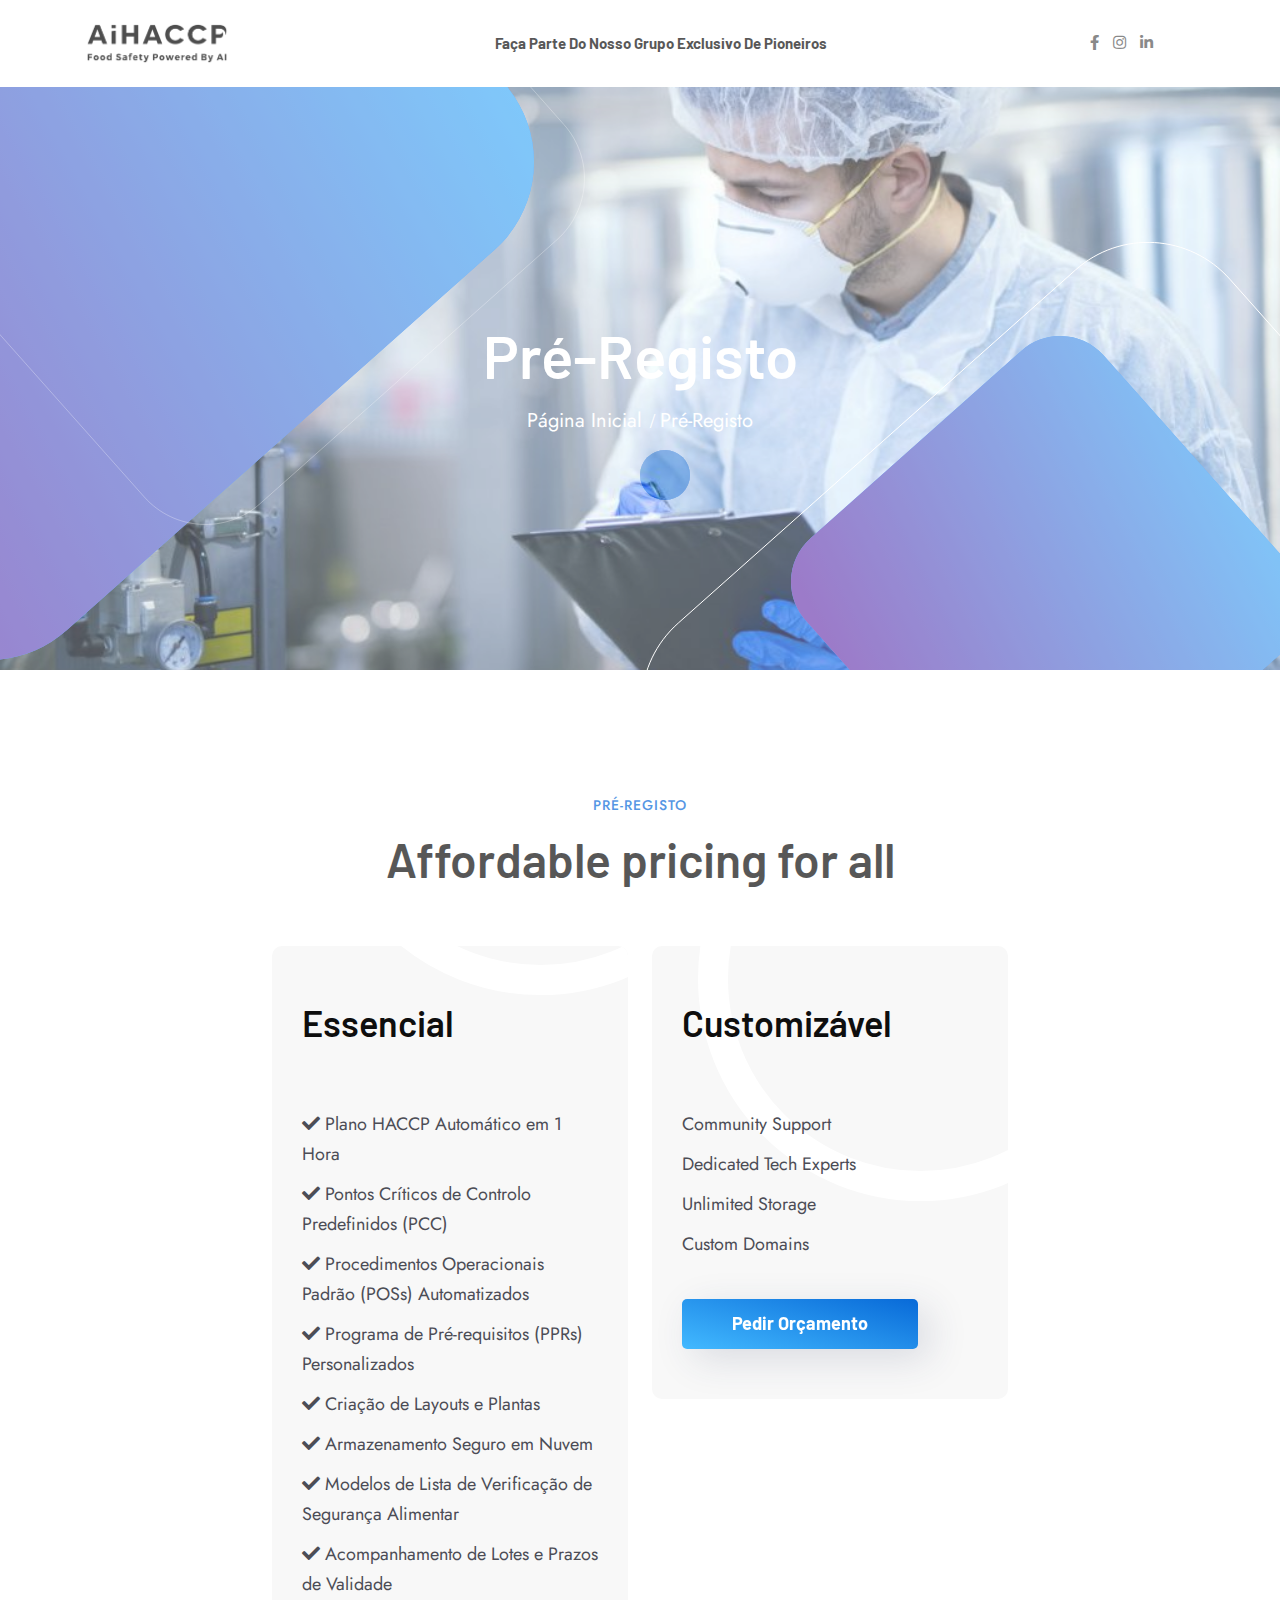
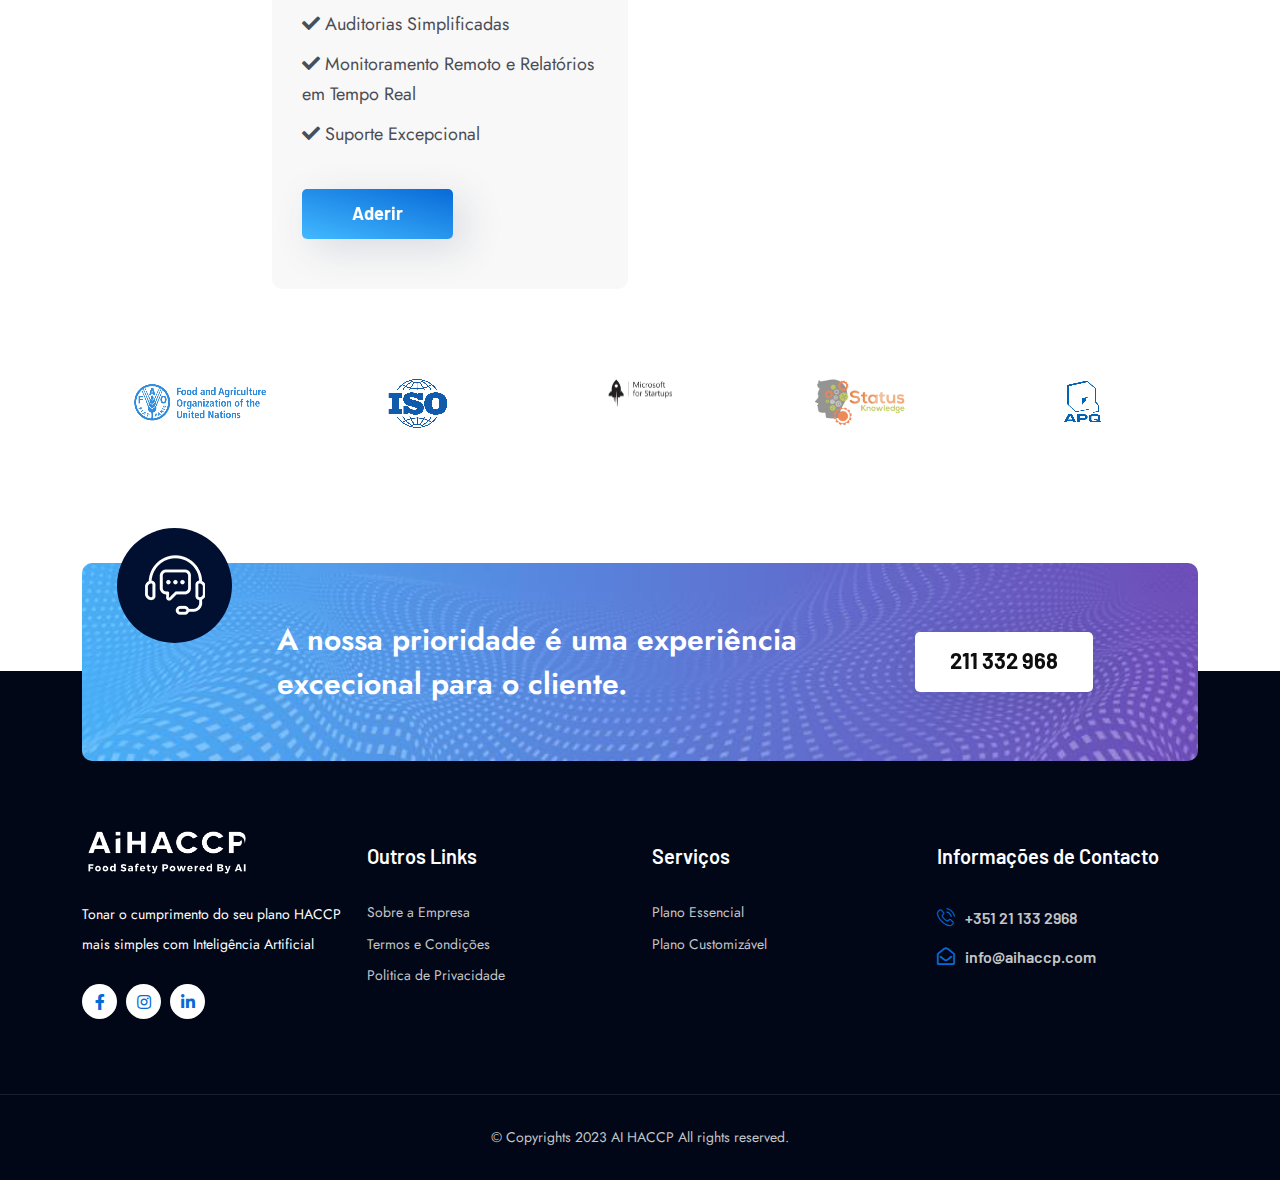
==== pricing.html @ 5131a178 "teste" ====
<!doctype html>
<html class="no-js" lang="en">

<head>
    <meta charset="utf-8">
    <meta http-equiv="x-ua-compatible" content="ie=edge">
    <title>AiHACCP | Pré-Registo</title>
    <meta name="robots" content=" follow" />
    <meta name="description" content="Registe-se entre os primeiros 100 e desfrute de uma promoção exclusiva com um desconto de 30%. Aproveite esta oportunidade limitada para poupar enquanto garantimos a sua satisfação.">
    <meta name="viewport" content="width=device-width, initial-scale=1, shrink-to-fit=no">
    <!-- Favicon -->
    <link rel="shortcut icon" type="image/x-icon" href="assets/images/mascote_aihaccp.png">

    <!-- CSS
	============================================ -->

    <!-- Icon Font CSS -->
    <link rel="stylesheet" href="assets/css/plugins/all.min.css">
    <link rel="stylesheet" href="assets/css/plugins/flaticon.css">

    <!-- Plugins CSS -->
    <link rel="stylesheet" href="assets/css/plugins/bootstrap.min.css">
    <link rel="stylesheet" href="assets/css/plugins/swiper-bundle.min.css">
    <link rel="stylesheet" href="assets/css/plugins/aos.css">
    <link rel="stylesheet" href="assets/css/plugins/magnific-popup.css">

    <!-- Main Style CSS -->
    <link rel="stylesheet" href="assets/css/style.css">


    <!--====== Use the minified version files listed below for better performance and remove the files listed above ======-->
    <!-- <link rel="stylesheet" href="assets/css/vendor/plugins.min.css">
    <link rel="stylesheet" href="assets/css/style.min.css"> -->

</head>

<script src="//code.tidio.co/dwpzhtjweghuoczhvi0w7syfo6orkxfa.js" async></script>
<body>

    <div class="main-wrapper">


        <!-- Preloader start -->
        <div id="preloader">
            <div class="preloader">
                <span></span>
                <span></span>
            </div>
        </div>
        <!-- Preloader End -->

        <!-- Header Start  -->
        <div id="header" class="section header-section header-section-05">

            <div class="container">

                <!-- Header Wrap Start  -->
                <div class="header-wrap">

                    <div class="header-logo">
                        <a href="index.html"><img src="assets/images/logotipoAihaccp.png" alt=""></a>
                    </div>

                    <div class="header-menu d-none d-lg-block">
                        <ul class="main-menu">
                            <li><a href="">Faça parte do nosso grupo exclusivo de pioneiros</a></li>
                        </ul>
                    </div>

                    <!-- Header Meta Start -->
                    <div class="header-meta">
                        <!-- Header Social Start -->
                        <div class="header-social">
                            <ul>
                                <li><a href="https://facebook.com/aihaccp" target="_blank"><i class="fab fa-facebook-f"></i></a></li>
                                <li><a href="https://www.instagram.com/aihaccp/" target="_blank"><i class="fab fa-instagram"></i></a></li>
                                <li><a href="https://www.linkedin.com/company/aihaccp/" target="_blank"><i class="fab fa-linkedin-in"></i></a></li>
                            </ul>
                        </div>
                        <!-- Header Social End -->
                        <!-- Header Cart Start 
                        <div class="header-cart dropdown">
                            <button class="cart-btn" data-bs-toggle="dropdown">
                                <i class="flaticon-shopping-cart"></i>
                                <span class="count">0</span>
                            </button>-->
                            <!-- Header Dropdown Cart Start 
                            <div class="dropdown-menu dropdown-cart">-->
                                <!-- Dropdown Cart Items Start 
                                <div class="cart-items">-->
                                    <!-- Single Cart Item Start 
                                    <div class="single-cart-item">
                                        <div class="item-image">
                                            <img src="assets/images/shop-cart-1.jpg" alt="cart">
                                        </div>
                                        <div class="item-content">
                                            <h4 class="title"><a href="#">Apple Iphone X</a></h4>
                                            <span class="quantity">2 x $59.99</span>
                                        </div>
                                        <button class="btn-close"></button>
                                    </div>-->
                                    <!-- Single Cart Item End -->
                                    <!-- Single Cart Item Start 
                                    <div class="single-cart-item">
                                        <div class="item-image">
                                            <img src="assets/images/shop-cart-2.jpg" alt="cart">
                                        </div>
                                        <div class="item-content">
                                            <h4 class="title"><a href="#">Sony Xperia Tablet</a></h4>
                                            <span class="quantity">2 x $59.99</span>
                                        </div>
                                        <button class="btn-close"></button>
                                    </div>-->
                                    <!-- Single Cart Item End -->
                                    <!-- Single Cart Item Start 
                                    <div class="single-cart-item">
                                        <div class="item-image">
                                            <img src="assets/images/shop-cart-3.jpg" alt="cart">
                                        </div>
                                        <div class="item-content">
                                            <h4 class="title"><a href="#">Camera Digital</a></h4>
                                            <span class="quantity">2 x $59.99</span>
                                        </div>
                                        <button class="btn-close"></button>
                                    </div>-->
                                    <!-- Single Cart Item End 
                                </div>-->
                                <!-- Dropdown Cart Items End -->
                                <!-- Dropdown Cart Total Start 
                                <div class="cart-total">
                                    <span class="label">Subtotal:</span>
                                    <span class="value">0</span>
                                </div>-->
                                <!-- Dropdown Cart Total End -->
                                <!-- Dropdown Cart Button Start 
                                <div class="cart-btns">
                                    <a class="btn" href="#">View Cart</a>
                                    <a class="btn btn-2" href="#">Checkout</a>
                                </div>-->
                                <!-- Dropdown Cart Button End
                            </div> -->
                            <!-- Header Dropdown Cart End 
                        </div>-->
                        <!-- Header Cart End -->
                        <!-- Header Search Start -->
                        <!--<div class="header-search">
                            <a class="search-btn" href="#"><i class="flaticon-loupe"></i></a>
                            <div class="search-wrap">
                                <div class="search-inner">
                                    <i id="search-close" class="flaticon-close search-close"></i>
                                    <div class="search-cell">
                                        <form action="#">
                                            <div class="search-field-holder">
                                                <input class="main-search-input" type="search" placeholder="Search Your Keyword...">
                                            </div>
                                        </form>
                                    </div>
                                </div>
                            </div>
                        </div>-->
                        <!-- Header Search End -->

                        <!-- Header Toggle Start -->
                        <div class="header-toggle d-lg-none">
                            <button data-bs-toggle="offcanvas" data-bs-target="#offcanvasExample">
                                <span></span>
                                <span></span>
                                <span></span>
                            </button>
                        </div>
                        <!-- Header Toggle End -->
                    </div>
                    <!-- Header Meta End  -->

                </div>
                <!-- Header Wrap End  -->

            </div>
        </div>
        <!-- Header End -->

        <!-- Offcanvas Start-->
        <div class="offcanvas offcanvas-start" id="offcanvasExample">
            <div class="offcanvas-header">
                <!-- Offcanvas Logo Start -->
                <div class="offcanvas-logo">
                    <a href="index.html"><img src="assets/images/logotipoAihaccp-branco.png" alt=""></a>
                </div>
                <!-- Offcanvas Logo End -->
                <button type="button" class="close-btn" data-bs-dismiss="offcanvas"><i class="flaticon-close"></i></button>
            </div>

            <!-- Offcanvas Body Start -->
            <div class="offcanvas-body">
                <div class="offcanvas-menu">
                    <ul class="main-menu">
                        <li><a href="">Faça parte do nosso grupo exclusivo de pioneiros</a></li>
                    </ul>
                </div>
            </div>
            <!-- Offcanvas Body End -->
        </div>
        <!-- Offcanvas End -->



        <!-- Page Banner Start -->
        <div class="section page-banner-section" style="background-image: url(assets/images/precos.jpg);">
            <div class="shape-1">
                <svg xmlns="http://www.w3.org/2000/svg" width="944px" height="894px">
                    <defs>
                        <linearGradient id="PSgrad_0" x1="88.295%" x2="0%" y1="0%" y2="46.947%">
                            <stop offset="0%" stop-color="rgb(67,186,255)" stop-opacity="1" />
                            <stop offset="100%" stop-color="rgb(113,65,177)" stop-opacity="1" />
                        </linearGradient>

                    </defs>
                    <path fill-rule="evenodd" fill="rgb(43, 142, 254)" d="M39.612,410.76 L467.344,29.824 C516.51,-13.476 590.638,-9.93 633.938,39.613 L914.192,317.344 C957.492,366.50 953.109,440.637 904.402,483.938 L476.671,864.191 C427.964,907.492 353.376,903.109 310.76,854.402 L29.823,576.670 C-13.477,527.963 -9.94,453.376 39.612,410.76 Z" />
                    <path fill="url(#PSgrad_0)" d="M39.612,410.76 L467.344,29.824 C516.51,-13.476 590.638,-9.93 633.938,39.613 L914.192,317.344 C957.492,366.50 953.109,440.637 904.402,483.938 L476.671,864.191 C427.964,907.492 353.376,903.109 310.76,854.402 L29.823,576.670 C-13.477,527.963 -9.94,453.376 39.612,410.76 Z" />
                </svg>
            </div>
            <div class="shape-2">
                <svg xmlns="http://www.w3.org/2000/svg" width="726.5px" height="726.5px">
                    <path fill-rule="evenodd" stroke="rgb(255, 255, 255)" stroke-width="1px" stroke-linecap="butt" stroke-linejoin="miter" opacity="0.302" fill="none" d="M28.14,285.269 L325.37,21.217 C358.860,-8.851 410.655,-5.808 440.723,28.14 L704.777,325.36 C734.846,358.859 731.802,410.654 697.979,440.722 L400.955,704.776 C367.132,734.844 315.338,731.802 285.269,697.978 L21.216,400.954 C-8.852,367.132 -5.808,315.337 28.14,285.269 Z" />
                </svg>
            </div>
            <div class="shape-3">
                <svg xmlns="http://www.w3.org/2000/svg" width="515px" height="515px">
                    <defs>
                        <linearGradient id="PSgrad_0" x1="0%" x2="89.879%" y1="0%" y2="43.837%">
                            <stop offset="0%" stop-color="rgb(67,186,255)" stop-opacity="1" />
                            <stop offset="100%" stop-color="rgb(113,65,177)" stop-opacity="1" />
                        </linearGradient>

                    </defs>
                    <path fill-rule="evenodd" fill="rgb(43, 142, 254)" d="M19.529,202.280 L230.531,14.698 C254.559,-6.661 291.353,-4.498 312.714,19.528 L500.295,230.531 C521.656,254.558 519.493,291.353 495.466,312.713 L284.463,500.295 C260.436,521.655 223.641,519.492 202.281,495.465 L14.699,284.462 C-6.660,260.435 -4.498,223.640 19.529,202.280 Z" />
                    <path fill="url(#PSgrad_0)" d="M19.529,202.280 L230.531,14.698 C254.559,-6.661 291.353,-4.498 312.714,19.528 L500.295,230.531 C521.656,254.558 519.493,291.353 495.466,312.713 L284.463,500.295 C260.436,521.655 223.641,519.492 202.281,495.465 L14.699,284.462 C-6.660,260.435 -4.498,223.640 19.529,202.280 Z" />
                </svg>
            </div>
            <div class="shape-4">
                <svg xmlns="http://www.w3.org/2000/svg" width="972.5px" height="970.5px">
                    <path fill-rule="evenodd" stroke="rgb(255, 255, 255)" stroke-width="1px" stroke-linecap="butt" stroke-linejoin="miter" fill="none" d="M38.245,381.102 L435.258,28.158 C480.467,-12.32 549.697,-7.964 589.888,37.244 L942.832,434.257 C983.23,479.466 978.955,548.697 933.746,588.888 L536.733,941.832 C491.524,982.23 422.293,977.955 382.103,932.745 L29.158,535.732 C-11.32,490.523 -6.963,421.293 38.245,381.102 Z" />
                </svg>
            </div>
            <div class="container">
                <div class="page-banner-wrap">
                    <div class="row">
                        <div class="col-lg-12">
                            <!-- Page Banner Content Start -->
                            <div class="page-banner text-center">
                                <h2 class="title">Pré-Registo</h2>
                                <ul class="breadcrumb justify-content-center">
                                    <li class="breadcrumb-item"><a href="/">Página Inicial</a></li>
                                    <li class="breadcrumb-item active" aria-current="page">Pré-Registo</li>
                                </ul>
                            </div>
                            <!-- Page Banner Content End -->
                        </div>
                    </div>
                </div>
            </div>
        </div>
        <!-- Page Banner End -->

        <!-- Pricing Start -->
        <div class="section techwix-pricing-section section-padding-02">
            <div class="container">
                <!-- Pricing Wrap Start -->
                <div class="pricing-wrap">
                    <div class="section-title text-center">
                        <h3 class="sub-title">Pré-Registo</h3>
                        <h2 class="title">Affordable pricing for all</h2>
                    </div>
                    <div class="pricing-content-wrap">
                        <div class="row">
                            <div class="col-lg-2"></div>
                            <div class="col-lg-4 col-md-6">
                                <!-- Single Pricing Start -->
                                <div class="single-pricing">
                                    <div class="pricing-badge">
                                        <span class="title">Essencial</span>
                                    </div>
                                   <!-- <div class="pricing-price">
                                        <span class="currency">€</span>
                                        <h3 class="price">120<span>/Mês</span></h3>
                                    </div>-->
                                    <div class="pricing-content">
                                        <ul class="pricing-list">
                                            <li><i class="fa fa-check" aria-hidden="true"></i> Plano HACCP Automático em 1 Hora</li>
                                            <li><i class="fa fa-check" aria-hidden="true"></i> Pontos Críticos de Controlo Predefinidos (PCC)</li>
                                            <li><i class="fa fa-check" aria-hidden="true"></i> Procedimentos Operacionais Padrão (POSs) Automatizados</li>
                                            <li><i class="fa fa-check" aria-hidden="true"></i> Programa de Pré-requisitos (PPRs) Personalizados</li>
                                            <li><i class="fa fa-check" aria-hidden="true"></i> Criação de Layouts e Plantas</li>
                                            <li><i class="fa fa-check" aria-hidden="true"></i> Armazenamento Seguro em Nuvem</li>
                                            <li><i class="fa fa-check" aria-hidden="true"></i> Modelos de Lista de Verificação de Segurança Alimentar</li>
                                            <li><i class="fa fa-check" aria-hidden="true"></i> Acompanhamento de Lotes e Prazos de Validade</li>
                                            <li><i class="fa fa-check" aria-hidden="true"></i> Auditorias Simplificadas</li>
                                            <li><i class="fa fa-check" aria-hidden="true"></i> Monitoramento Remoto e Relatórios em Tempo Real</li>
                                            <li><i class="fa fa-check" aria-hidden="true"></i> Suporte Excepcional</li>
                                        </ul>
                                        <div class="pricing-btn">
                                            <a class="btn" href="/">Aderir</a>
                                        </div>
                                    </div>
                                </div>
                                <!-- Single Pricing End -->
                            </div>
                            
                            <div class="col-lg-4 col-md-6">
                                <!-- Single Pricing Start -->
                                <div class="single-pricing">
                                    <div class="pricing-badge">
                                        <span class="title">Customizável</span>
                                    </div>
                                    <!--<div class="pricing-price">
                                        <span class="currency">Sob Orçamento</span>
                                        <h3 class="price"></h3>
                                    </div>-->
                                    <div class="pricing-content">
                                        <ul class="pricing-list">
                                            <li>Community Support</li>
                                            <li>Dedicated Tech Experts</li>
                                            <li>Unlimited Storage</li>
                                            <li>Custom Domains</li>
                                        </ul>
                                        <div class="pricing-btn">
                                            <a class="btn" href="/">Pedir Orçamento</a>
                                        </div>
                                    </div>
                                </div>
                                <!-- Single Pricing End -->
                                <div class="col-lg-2 "></div>
                            </div>
                        </div>
                    </div>
                </div>
                <!-- Pricing Wrap End -->
            </div>
        </div>
        <!-- Pricing End -->

        <!-- Brand Logo Start -->
        <div class="section techwix-brand-section techwix-brand-section-03">
            <div class="container">
                <!-- Brand Wrapper Start -->
                <div class="brand-wrapper text-center">

                    <!-- Brand Active Start -->
                    <div class="brand-active">
                        <div class="swiper-container">
                            <div class="swiper-wrapper">
                                <!-- Single Brand Start -->
                                <div class="swiper-slide single-brand">
                                    <img src="assets/images/brand/brand-1.png" alt="Brand">
                                </div>
                                <!-- Single Brand End -->
                                <!-- Single Brand Start -->
                                <div class="swiper-slide single-brand">
                                    <img src="assets/images/brand/brand-2.png" alt="Brand">
                                </div>
                                <div class="swiper-slide single-brand">
                                    <img style="width:4rem !important"  src="assets/images/brand/miracl-blog-microsoft-for-startups.png" alt="Brand">
                                </div>
                                <!-- Single Brand End -->
                                <!-- Single Brand Start -->
                                <div class="swiper-slide single-brand">
                                    <img src="assets/images/brand/brand-3.png" alt="Brand">
                                </div>
                                <!-- Single Brand End -->
                                <!-- Single Brand Start -->
                                <div class="swiper-slide single-brand">
                                    <img src="assets/images/brand/brand-4.png" alt="Brand">
                                </div>
                                <!-- Single Brand End -->
                                <!-- Single Brand Start --> 
                                <div class="swiper-slide single-brand">
                                    <img style="width:4rem !important"  src="assets/images/brand/asae-autoridade-de-seguranca-alimentar-e-econ-vector-logo.svg" alt="Brand">
                                </div>
                                <!-- Single Brand End -->
                                <!-- Single Brand Start -->
                                <div class="swiper-slide single-brand">
                                    <img src="assets/images/brand/brand-2.png" alt="Brand">
                                </div>
                                <!-- Single Brand End -->
                            </div>
                        </div>
                    </div>
                    <!-- Brand Active End -->
                </div>
                <!-- Brand Wrapper End -->
            </div>
        </div>
        <!-- Brand Logo End -->

        <!-- Cta Start -->
        <div class="section techwix-cta-section-02 section-padding-02">
            <div class="container">
                <!-- Cta Wrap Start -->
                <div class="cta-wrap" style="background-image: url(assets/images/bg/cta-bg.jpg);">
                    <div class="row align-items-center">
                        <div class="col-xl-9 col-lg-8">
                            <!-- Cta Content Start -->
                            <div class="cta-content">
                                <div class="cta-icon">
                                    <img src="assets/images/cta-icon2.png" alt="">
                                </div>
                                <p>A nossa prioridade é uma experiência excecional para o cliente.</p>
                            </div>
                            <!-- Cta Content End -->
                        </div>
                        <div class="col-xl-3 col-lg-4">
                            <!-- Cta Button Start -->
                            <div class="cta-btn">
                                <a class="btn btn-white" href="tel:+351211332968">211 332 968</a>
                            </div>
                            <!-- Cta Button End -->
                        </div>
                    </div>
                </div>
                <!-- Cta Wrap End -->
            </div>
        </div>
        <!-- Cta End -->


         <!-- Footer Section Start -->
        <div class="section footer-section footer-section-03" style="background-image: url(assets/images/bg/footer-bg.jpg);">

            <div class="container">
                <!-- Footer Widget Wrap Start -->
                <div class="footer-widget-wrap">
                    <div class="row">
                        <div class="col-lg-3 col-sm-6">
                            <!-- Footer Widget Start -->
                            <div class="footer-widget-about">
                                <a class="footer-logo" href="index.html"><img src="assets/images/logotipoAihaccp-branco.png" alt="Logo"></a>
                                <p>Tonar o cumprimento do seu plano HACCP mais simples com Inteligência Artificial</p>
                                <div class="footer-social">
                                    <ul class="social">
                                        <li><a href="https://facebook.com/aihaccp" target="_blank"><i class="fab fa-facebook-f"></i></a></li>
                                        <li><a href="https://www.instagram.com/aihaccp/" target="_blank"><i class="fab fa-instagram"></i></a></li>
                                        <li><a href="https://www.linkedin.com/company/aihaccp/" target="_blank"><i class="fab fa-linkedin-in"></i></a></li>
                                    </ul>
                                </div>
                            </div>
                            <!-- Footer Widget End -->
                        </div>
                        <div class="col-lg-3 col-sm-6">
                            <!-- Footer Widget Start -->
                            <div class="footer-widget">
                                <h4 class="footer-widget-title">Outros Links</h4>

                                <div class="widget-link">
                                    <ul class="link">
                                        <li><a href="#">Sobre a Empresa</a></li>
                                        <li><a href="#">Termos e Condições</a></li>
                                        <li><a href="#">Politica de Privacidade</a></li>
                                    </ul>
                                </div>
                            </div>
                            <!-- Footer Widget End -->
                        </div>
                        <div class="col-lg-3 col-sm-6">
                            <!-- Footer Widget Start -->
                            <div class="footer-widget">
                                <h4 class="footer-widget-title">Serviços</h4>

                                <div class="widget-link">
                                    <ul class="link">
                                        <li><a href="/pricing.html">Plano Essencial</a></li>
                                        <li><a href="/pricing.html">Plano Customizável</a></li>
                                    </ul>
                                </div>
                            </div>
                            <!-- Footer Widget End -->
                        </div>
                        <div class="col-lg-3 col-sm-6">
                            <!-- Footer Widget Start -->
                            <div class="footer-widget">
                                <h4 class="footer-widget-title">Informações de Contacto</h4>

                                <div class="widget-info">
                                    <ul>
                                        <li>
                                            <div class="info-icon">
                                                <i class="flaticon-phone-call"></i>
                                            </div>
                                            <div class="info-text">
                                                <span><a href="tel:+351211332968">+351 21 133 2968</a></span>
                                            </div>
                                        </li>
                                        <li>
                                            <div class="info-icon">
                                                <i class="far fa-envelope-open"></i>
                                            </div>
                                            <div class="info-text">
                                                <span><a href="mailto:info@aihaccp.com">info@aihaccp.com</a></span>
                                            </div>
                                        </li>
                                        <!--<li>
                                            <div class="info-icon">
                                                <i class="flaticon-pin"></i>
                                            </div>
                                            <div class="info-text">
                                                <span>60 East 65th Street, NY</span>
                                            </div>
                                        </li>-->
                                    </ul>
                                </div>
                            </div>
                            <!-- Footer Widget End -->
                        </div>
                    </div>
                </div>
                <!-- Footer Widget Wrap End -->
            </div>

            <!-- Footer Copyright Start -->
            <div class="footer-copyright-area">
                <div class="container">
                    <div class="footer-copyright-wrap">
                        <div class="row align-items-center">
                            <div class="col-lg-12">
                                <!-- Footer Copyright Text Start -->
                                <div class="copyright-text text-center">
                                    <p>© Copyrights 2023 AI HACCP All rights reserved. </p>
                                </div>
                                <!-- Footer Copyright Text End -->
                            </div>
                        </div>
                    </div>
                </div>
            </div>
            <!-- Footer Copyright End -->
        </div>
        <!-- Footer Section End -->

        <!-- back to top start -->
        <div class="progress-wrap">
            <svg class="progress-circle svg-content" width="100%" height="100%" viewBox="-1 -1 102 102">
                <path d="M50,1 a49,49 0 0,1 0,98 a49,49 0 0,1 0,-98" />
            </svg>
        </div>
        <!-- back to top end -->

    </div>

    <!-- JS
    ============================================ -->
    <script src="assets/js/vendor/jquery-1.12.4.min.js"></script>
    <script src="assets/js/vendor/modernizr-3.11.2.min.js"></script>

    <!-- Bootstrap JS -->
    <script src="assets/js/plugins/popper.min.js"></script>
    <script src="assets/js/plugins/bootstrap.min.js"></script>

    <!-- Plugins JS -->
    <script src="assets/js/plugins/swiper-bundle.min.js"></script>
    <script src="assets/js/plugins/aos.js"></script>
    <script src="assets/js/plugins/waypoints.min.js"></script>
    <script src="assets/js/plugins/back-to-top.js"></script>
    <script src="assets/js/plugins/jquery.counterup.min.js"></script>
    <script src="assets/js/plugins/appear.min.js"></script>
    <script src="assets/js/plugins/jquery.magnific-popup.min.js"></script>


    <!--====== Use the minified version files listed below for better performance and remove the files listed above ======-->


    <!-- Main JS -->
    <script src="assets/js/main.js"></script>

</body>

</html>
---- assets/css/plugins/flaticon.css ----
@font-face {
    font-family: "flaticon";
    src: url("../../fonts/flaticon.ttf?9da6da3c6ae6f38ca4698081ef934ea0") format("truetype"),
url("../../fonts/flaticon.woff?9da6da3c6ae6f38ca4698081ef934ea0") format("woff"),
url("../../fonts/flaticon.woff2?9da6da3c6ae6f38ca4698081ef934ea0") format("woff2"),
url("../../fonts/flaticon.eot?9da6da3c6ae6f38ca4698081ef934ea0#iefix") format("embedded-opentype"),
url("../../fonts/flaticon.svg?9da6da3c6ae6f38ca4698081ef934ea0#flaticon") format("svg");
}


i[class^="flaticon-"]:before, i[class*=" flaticon-"]:before {
    font-family: flaticon !important;
    font-style: normal;
    font-weight: normal !important;
    font-variant: normal;
    text-transform: none;
    line-height: 1;
    -webkit-font-smoothing: antialiased;
    -moz-osx-font-smoothing: grayscale;
}


.flaticon-like:before { content: "\f100"; }
.flaticon-menu:before { content: "\f101"; }
.flaticon-loupe:before { content: "\f102"; }
.flaticon-shopping-basket:before { content: "\f103"; }
.flaticon-location-pin:before { content: "\f104"; }
.flaticon-send:before { content: "\f105"; }
.flaticon-right-arrow:before { content: "\f106"; }
.flaticon-left-arrow:before { content: "\f107"; }
.flaticon-left-arrow-1:before { content: "\f108"; }
.flaticon-right-arrow-1:before { content: "\f109"; }
.flaticon-youtube:before { content: "\f10a"; }
.flaticon-vegetable:before { content: "\f10b"; }
.flaticon-water-bottle:before { content: "\f10c"; }
.flaticon-healthcare:before { content: "\f10d"; }
.flaticon-mortarboard:before { content: "\f10e"; }
.flaticon-atoms:before { content: "\f10f"; }
.flaticon-maternity:before { content: "\f110"; }
.flaticon-plus:before { content: "\f111"; }
.flaticon-supermarket-gift:before { content: "\f112"; }
.flaticon-gift:before { content: "\f113"; }
.flaticon-play:before { content: "\f114"; }
.flaticon-right-quote:before { content: "\f115"; }
.flaticon-user:before { content: "\f116"; }
.flaticon-user-1:before { content: "\f117"; }
.flaticon-set-square:before { content: "\f118"; }
.flaticon-bell:before { content: "\f119"; }
.flaticon-book:before { content: "\f11a"; }
.flaticon-dollar-currency-symbol:before { content: "\f11b"; }
.flaticon-right-arrow-2:before { content: "\f11c"; }
.flaticon-wall-clock:before { content: "\f11d"; }
.flaticon-folder:before { content: "\f11e"; }
.flaticon-email:before { content: "\f11f"; }
.flaticon-startup:before { content: "\f120"; }
.flaticon-diamond:before { content: "\f121"; }
.flaticon-gift-1:before { content: "\f122"; }
.flaticon-call:before { content: "\f123"; }
.flaticon-shopping-bag:before { content: "\f124"; }
.flaticon-idea:before { content: "\f125"; }
.flaticon-idea-1:before { content: "\f126"; }
.flaticon-target:before { content: "\f127"; }
.flaticon-bar-chart:before { content: "\f128"; }
.flaticon-fitness:before { content: "\f129"; }
.flaticon-healthy-food:before { content: "\f12a"; }
.flaticon-dumbbell:before { content: "\f12b"; }
.flaticon-play-button:before { content: "\f12c"; }
.flaticon-plus-1:before { content: "\f12d"; }
.flaticon-add:before { content: "\f12e"; }
.flaticon-left-quote:before { content: "\f12f"; }
.flaticon-right-quote-1:before { content: "\f130"; }
.flaticon-checked:before { content: "\f131"; }
.flaticon-check:before { content: "\f132"; }
.flaticon-tick:before { content: "\f133"; }
.flaticon-like-1:before { content: "\f134"; }
.flaticon-like-2:before { content: "\f135"; }
.flaticon-heart:before { content: "\f136"; }
.flaticon-quote-left:before { content: "\f137"; }
.flaticon-link:before { content: "\f138"; }
.flaticon-worldwide:before { content: "\f139"; }
.flaticon-edit:before { content: "\f13a"; }
.flaticon-star:before { content: "\f13b"; }
.flaticon-star-1:before { content: "\f13c"; }
.flaticon-copy:before { content: "\f13d"; }
.flaticon-book-1:before { content: "\f13e"; }
.flaticon-settings:before { content: "\f13f"; }
.flaticon-calendar:before { content: "\f140"; }
.flaticon-price-tag:before { content: "\f141"; }
.flaticon-edit-file:before { content: "\f142"; }
.flaticon-bell-1:before { content: "\f143"; }
.flaticon-padlock:before { content: "\f144"; }
.flaticon-house:before { content: "\f145"; }
.flaticon-chat:before { content: "\f146"; }
.flaticon-attachment:before { content: "\f147"; }
.flaticon-upload:before { content: "\f148"; }
.flaticon-file:before { content: "\f149"; }
.flaticon-shield:before { content: "\f14a"; }
.flaticon-share:before { content: "\f14b"; }
.flaticon-black-circle:before { content: "\f14c"; }
.flaticon-close:before { content: "\f14d"; }
.flaticon-close-1:before { content: "\f14e"; }
.flaticon-credit-card:before { content: "\f14f"; }
.flaticon-phone-call:before { content: "\f150"; }
.flaticon-pin:before { content: "\f151"; }
.flaticon-shopping-cart:before { content: "\f152"; }
.flaticon-shopping-cart-1:before { content: "\f153"; }
.flaticon-right-arrow-3:before { content: "\f154"; }
.flaticon-left-arrow-2:before { content: "\f155"; }
.flaticon-user-2:before { content: "\f156"; }
.flaticon-avatar:before { content: "\f157"; }
.flaticon-straight-quotes:before { content: "\f158"; }
.flaticon-heart-1:before { content: "\f159"; }
.flaticon-settings-1:before { content: "\f15a"; }
.flaticon-profits:before { content: "\f15b"; }
.flaticon-graph:before { content: "\f15c"; }
.flaticon-graph-1:before { content: "\f15d"; }
.flaticon-graph-2:before { content: "\f15e"; }
.flaticon-graphics-scale:before { content: "\f15f"; }
.flaticon-bar-chart-1:before { content: "\f160"; }
.flaticon-update:before { content: "\f161"; }
.flaticon-unlock:before { content: "\f162"; }
.flaticon-padlock-1:before { content: "\f163"; }
.flaticon-question:before { content: "\f164"; }
.flaticon-help:before { content: "\f165"; }
.flaticon-task:before { content: "\f166"; }
.flaticon-copy-file:before { content: "\f167"; }
.flaticon-google-docs:before { content: "\f168"; }
.flaticon-english-language:before { content: "\f169"; }
.flaticon-translate:before { content: "\f16a"; }
.flaticon-upload-1:before { content: "\f16b"; }
.flaticon-download:before { content: "\f16c"; }
.flaticon-back:before { content: "\f16d"; }
.flaticon-next:before { content: "\f16e"; }
.flaticon-delete:before { content: "\f16f"; }
.flaticon-horizontal-line-remove-button:before { content: "\f170"; }
.flaticon-online-learning:before { content: "\f171"; }
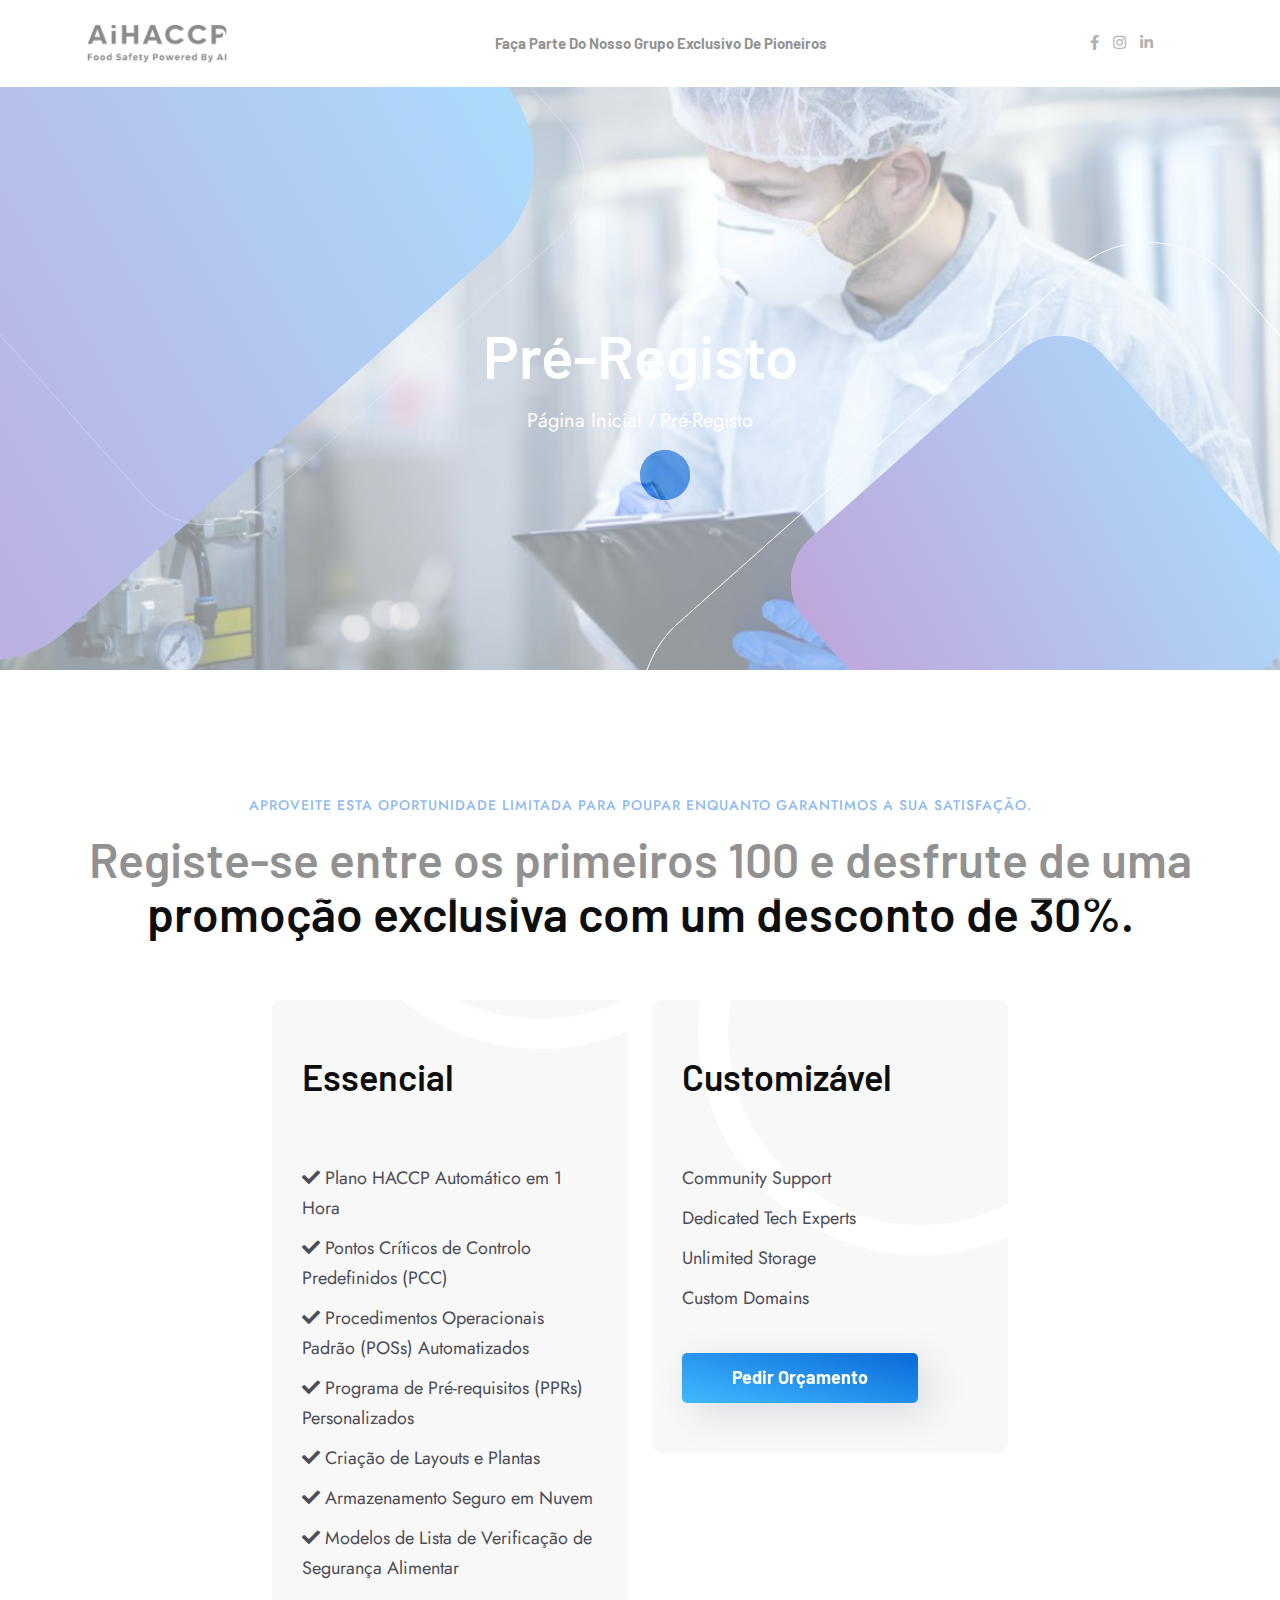
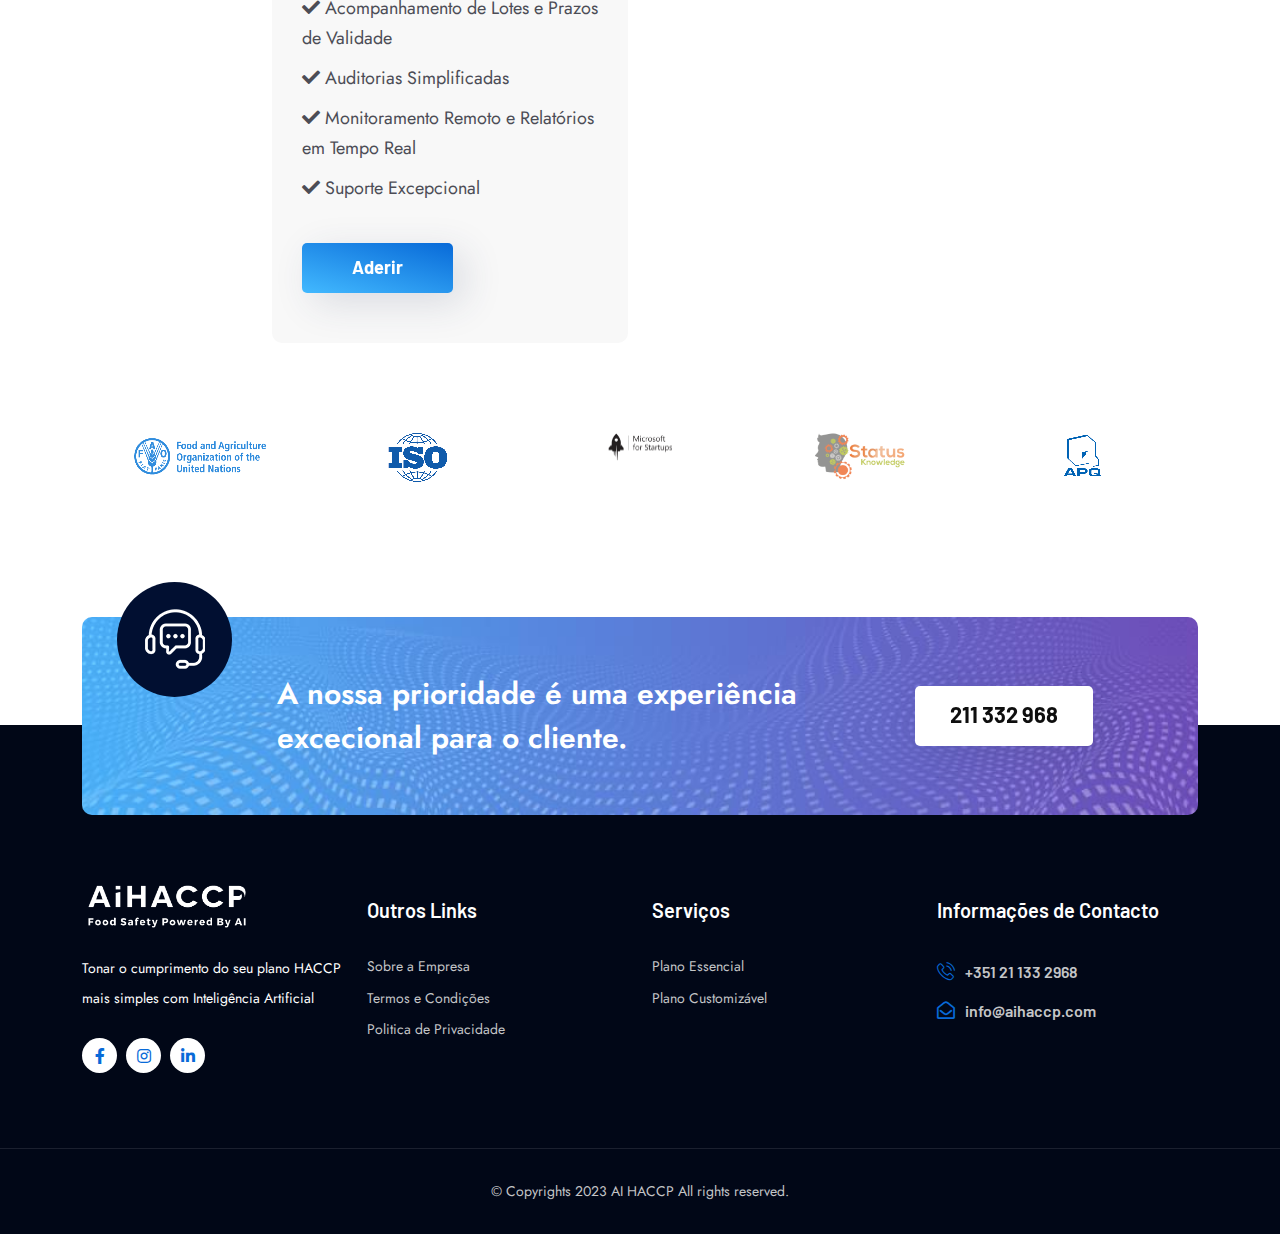
==== commit afa3ebb8: "teste" ====
--- a/pricing.html
+++ b/pricing.html
@@ -268,8 +268,8 @@
                 <!-- Pricing Wrap Start -->
                 <div class="pricing-wrap">
                     <div class="section-title text-center">
-                        <h3 class="sub-title">Pré-Registo</h3>
-                        <h2 class="title">Affordable pricing for all</h2>
+                        <h3 class="sub-title"> Aproveite esta oportunidade limitada para poupar enquanto garantimos a sua satisfação.</h3>
+                        <h2 class="title">Registe-se entre os primeiros 100 e desfrute de uma promoção exclusiva com um desconto de 30%.</h2>
                     </div>
                     <div class="pricing-content-wrap">
                         <div class="row">
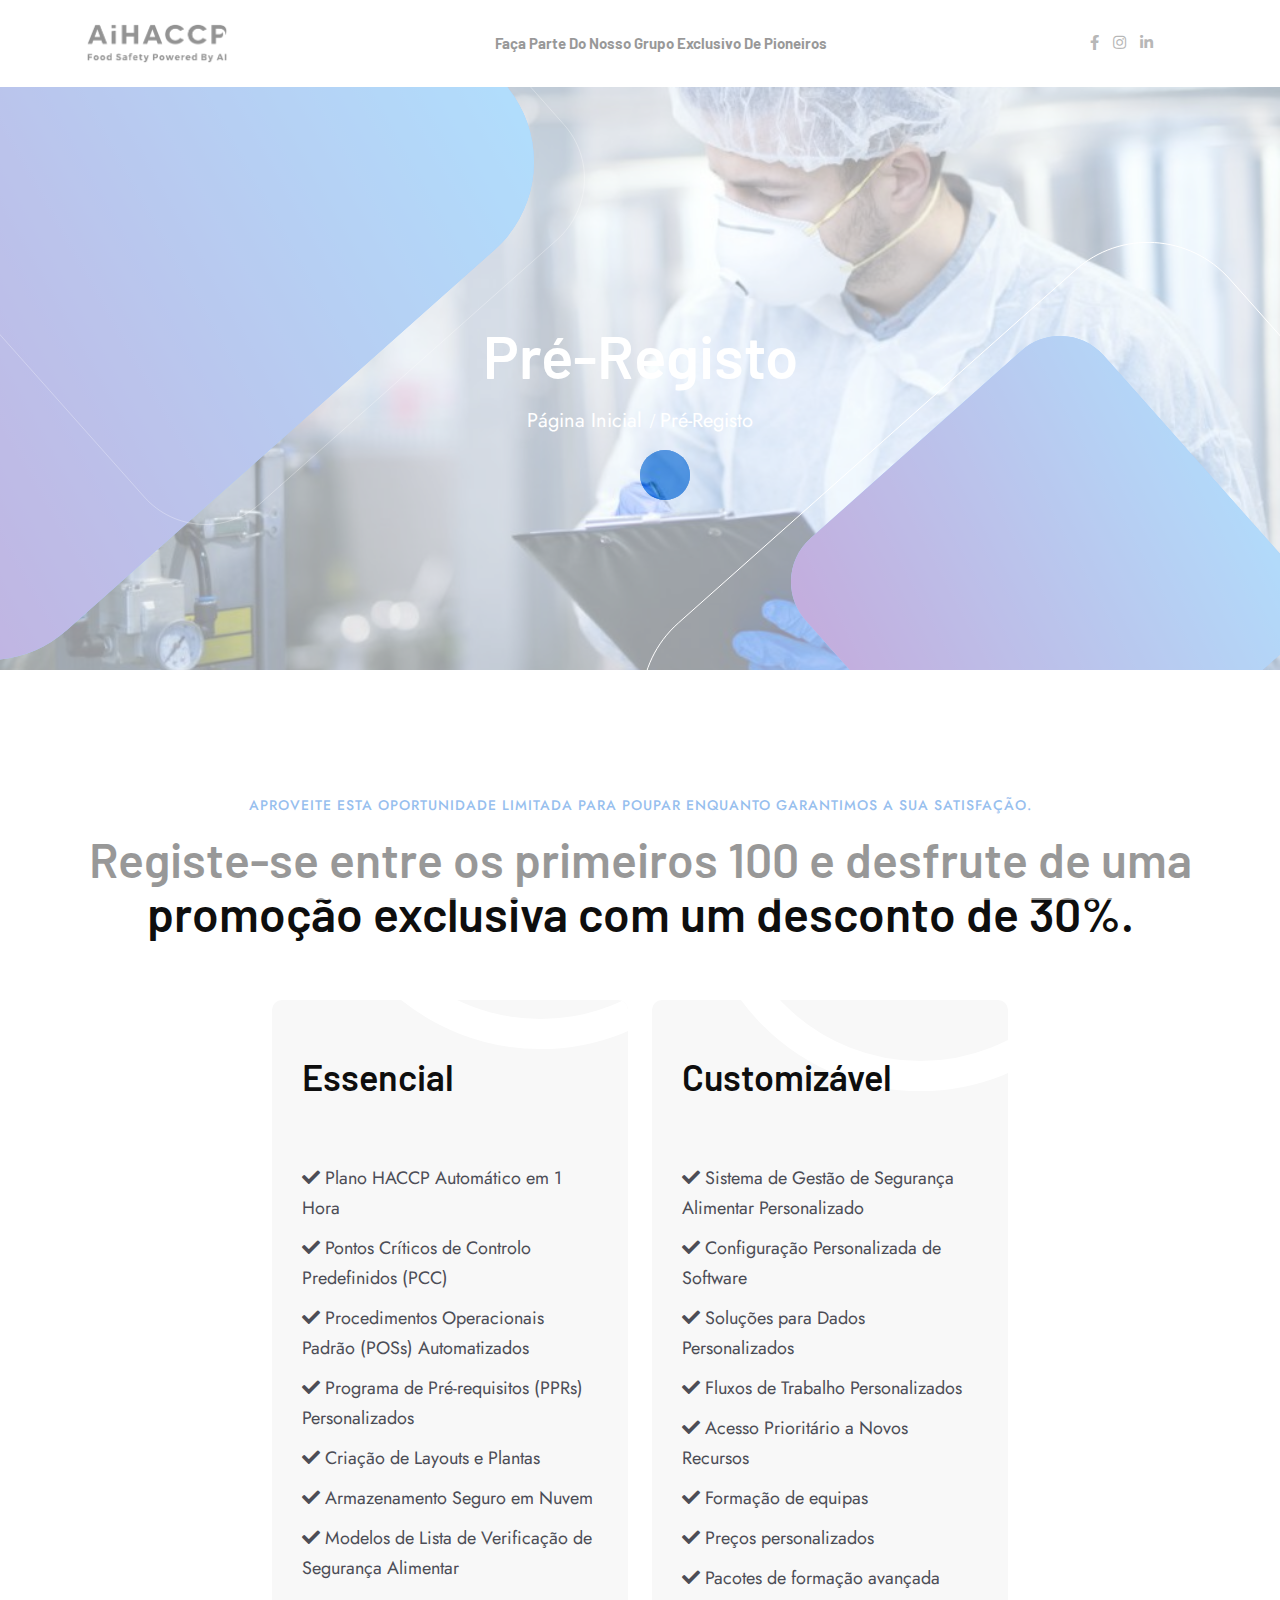
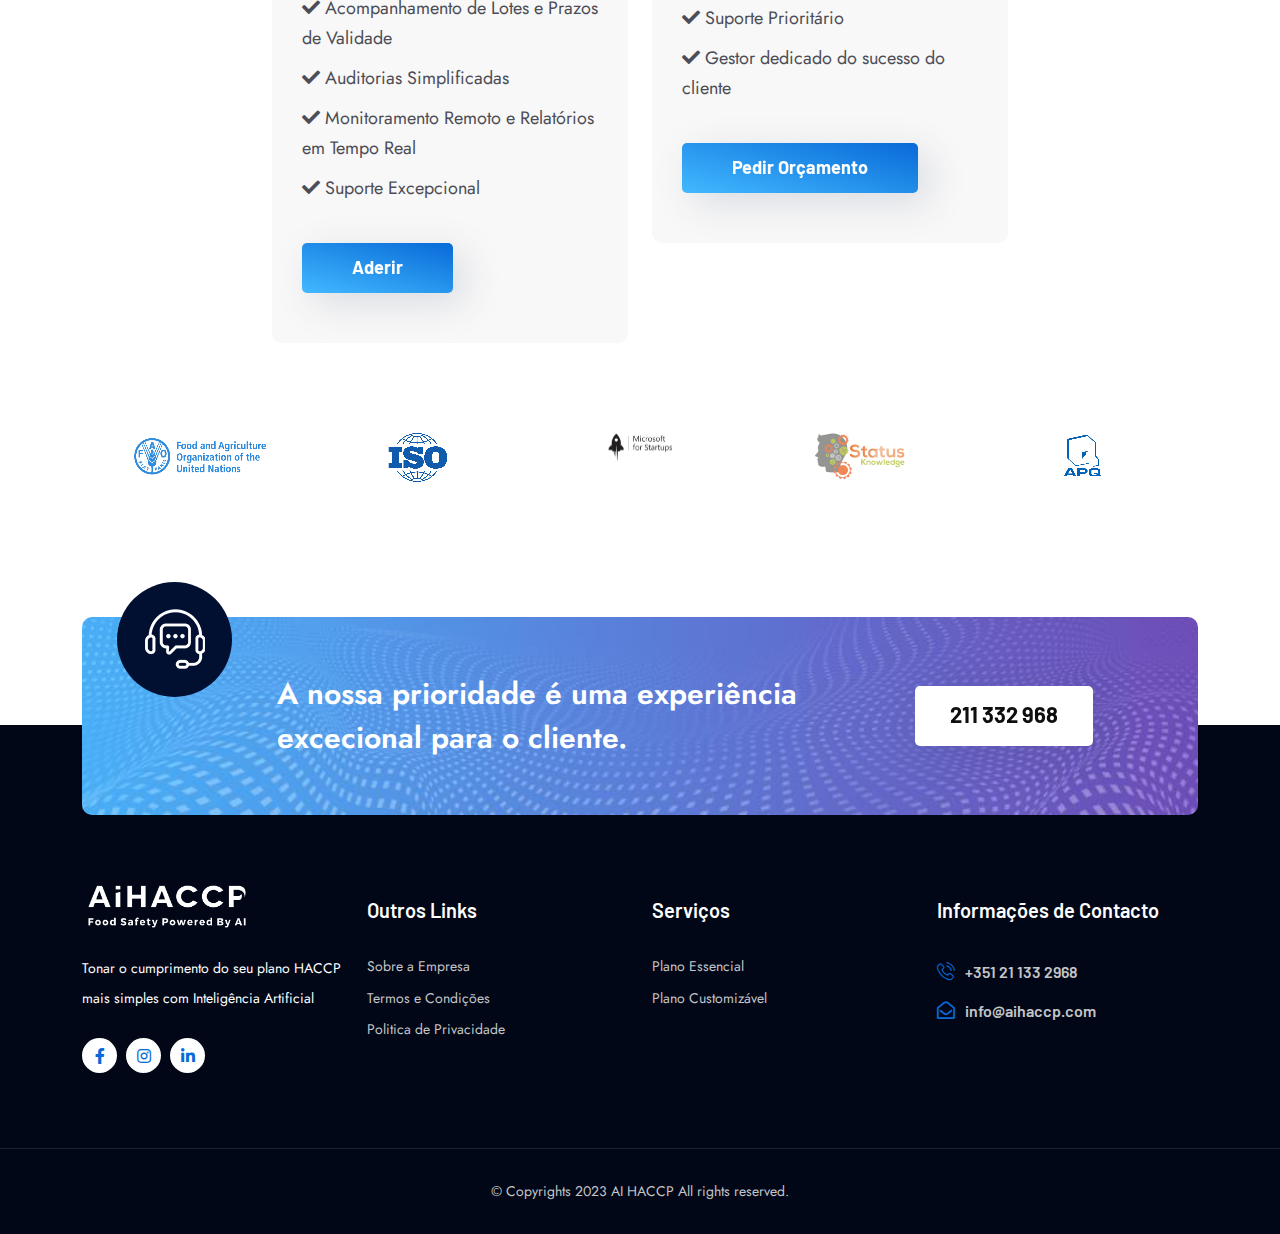
==== commit 175f13f4: "hg" ====
--- a/pricing.html
+++ b/pricing.html
@@ -318,10 +318,16 @@
                                     </div>-->
                                     <div class="pricing-content">
                                         <ul class="pricing-list">
-                                            <li>Community Support</li>
-                                            <li>Dedicated Tech Experts</li>
-                                            <li>Unlimited Storage</li>
-                                            <li>Custom Domains</li>
+                                            <li><i class="fa fa-check" aria-hidden="true"></i> Sistema de Gestão de Segurança Alimentar Personalizado</li>
+                                            <li><i class="fa fa-check" aria-hidden="true"></i> Configuração Personalizada de Software</li>
+                                            <li><i class="fa fa-check" aria-hidden="true"></i> Soluções para Dados Personalizados</li>
+                                            <li><i class="fa fa-check" aria-hidden="true"></i> Fluxos de Trabalho Personalizados</li>
+                                            <li><i class="fa fa-check" aria-hidden="true"></i> Acesso Prioritário a Novos Recursos</li>
+                                            <li><i class="fa fa-check" aria-hidden="true"></i> Formação de equipas</li>
+                                            <li><i class="fa fa-check" aria-hidden="true"></i> Preços personalizados</li>
+                                            <li><i class="fa fa-check" aria-hidden="true"></i> Pacotes de formação avançada</li>
+                                            <li><i class="fa fa-check" aria-hidden="true"></i> Suporte Prioritário</li>
+                                            <li><i class="fa fa-check" aria-hidden="true"></i> Gestor dedicado do sucesso do cliente</li>
                                         </ul>
                                         <div class="pricing-btn">
                                             <a class="btn" href="/">Pedir Orçamento</a>
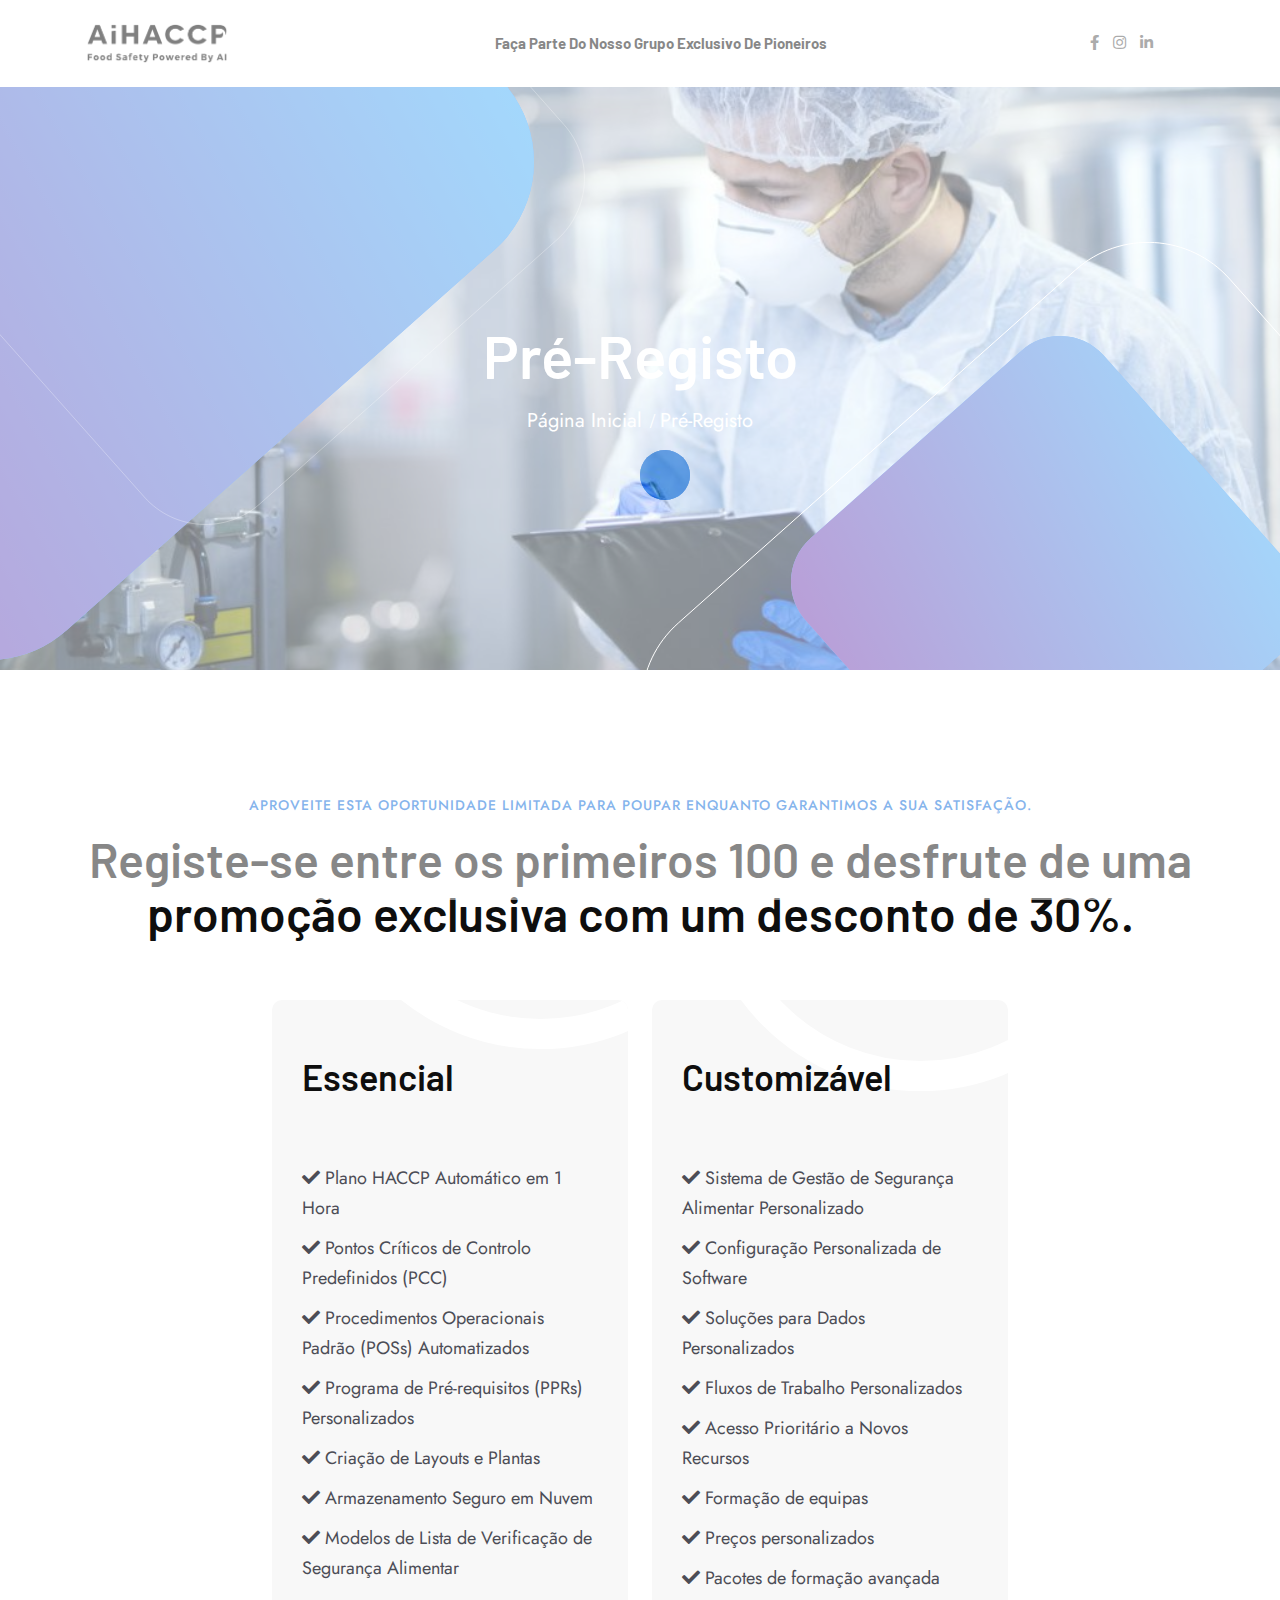
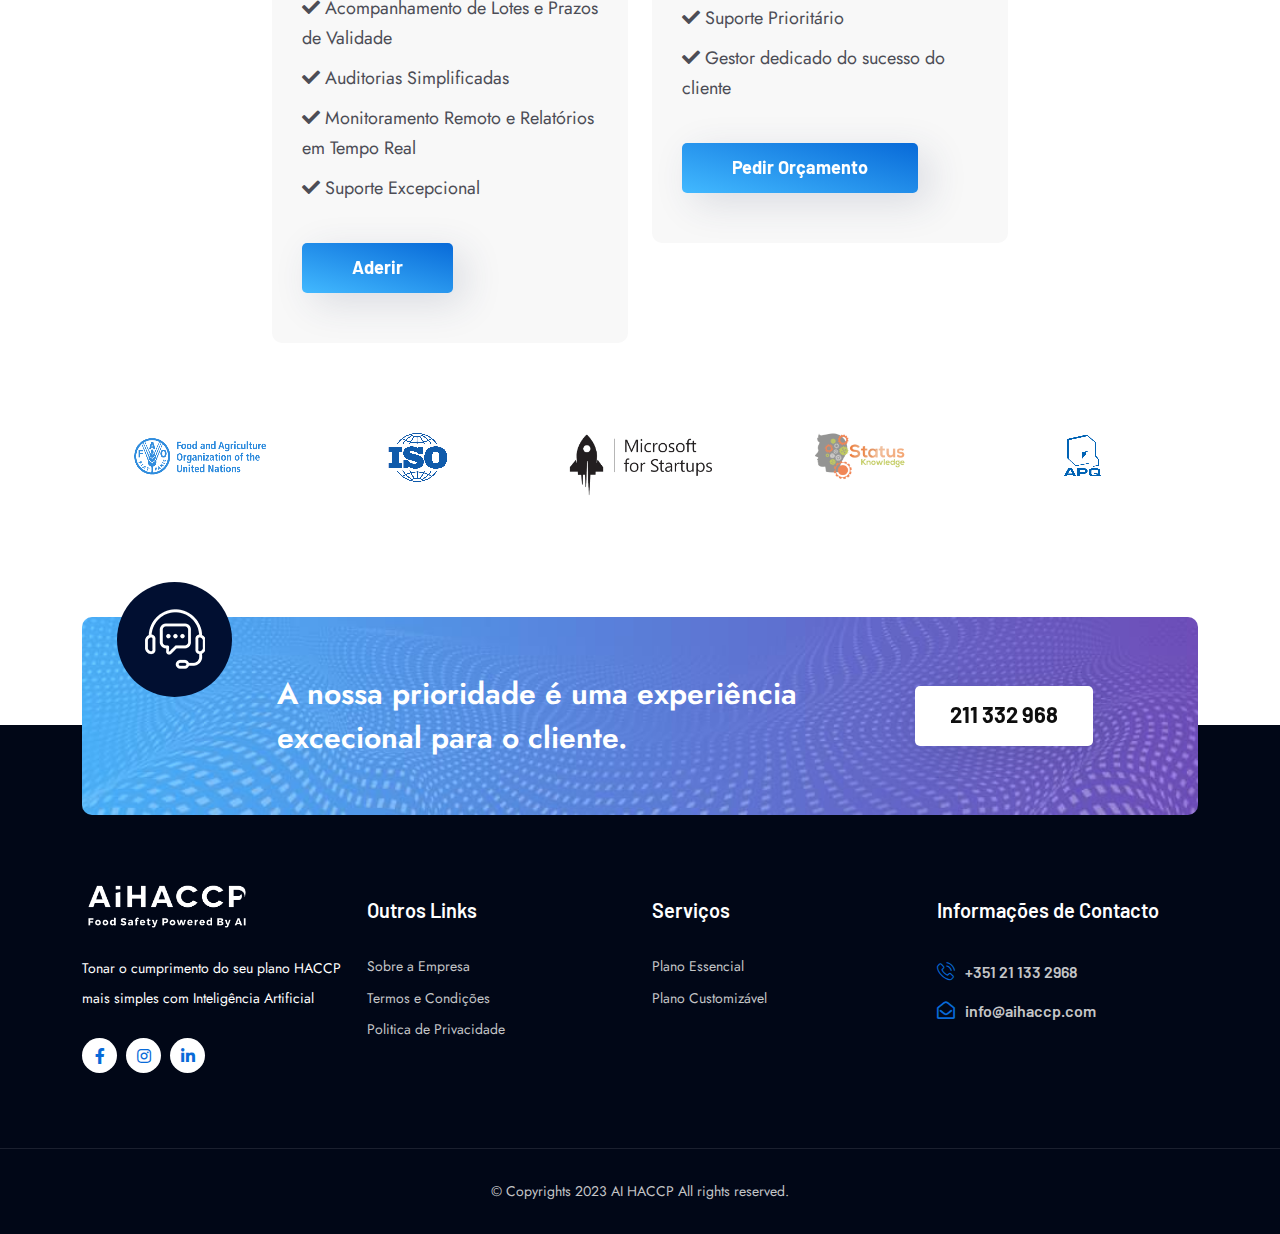
==== commit dff0f199: "h" ====
--- a/pricing.html
+++ b/pricing.html
@@ -365,7 +365,7 @@
                                     <img src="assets/images/brand/brand-2.png" alt="Brand">
                                 </div>
                                 <div class="swiper-slide single-brand">
-                                    <img style="width:4rem !important"  src="assets/images/brand/miracl-blog-microsoft-for-startups.png" alt="Brand">
+                                    <img style="width:9rem !important"  src="assets/images/brand/miracl-blog-microsoft-for-startups.png" alt="Brand">
                                 </div>
                                 <!-- Single Brand End -->
                                 <!-- Single Brand Start -->
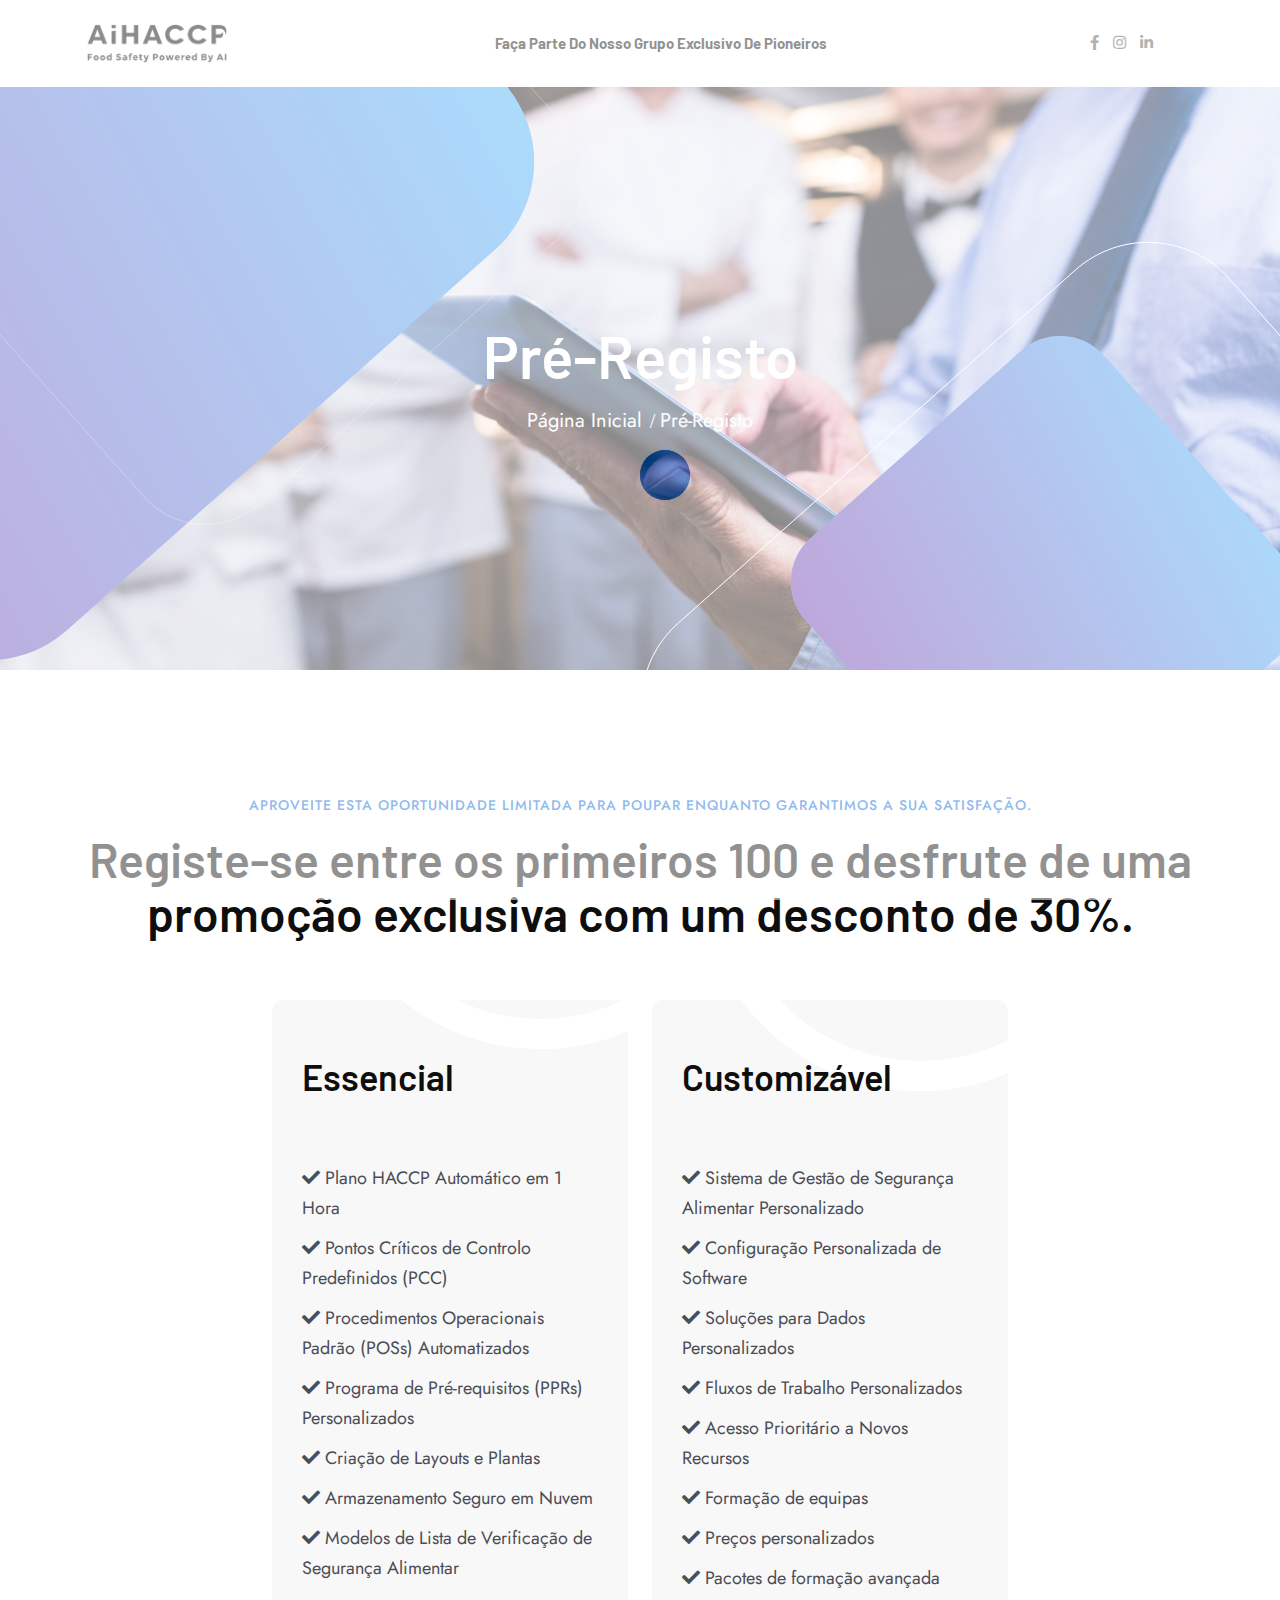
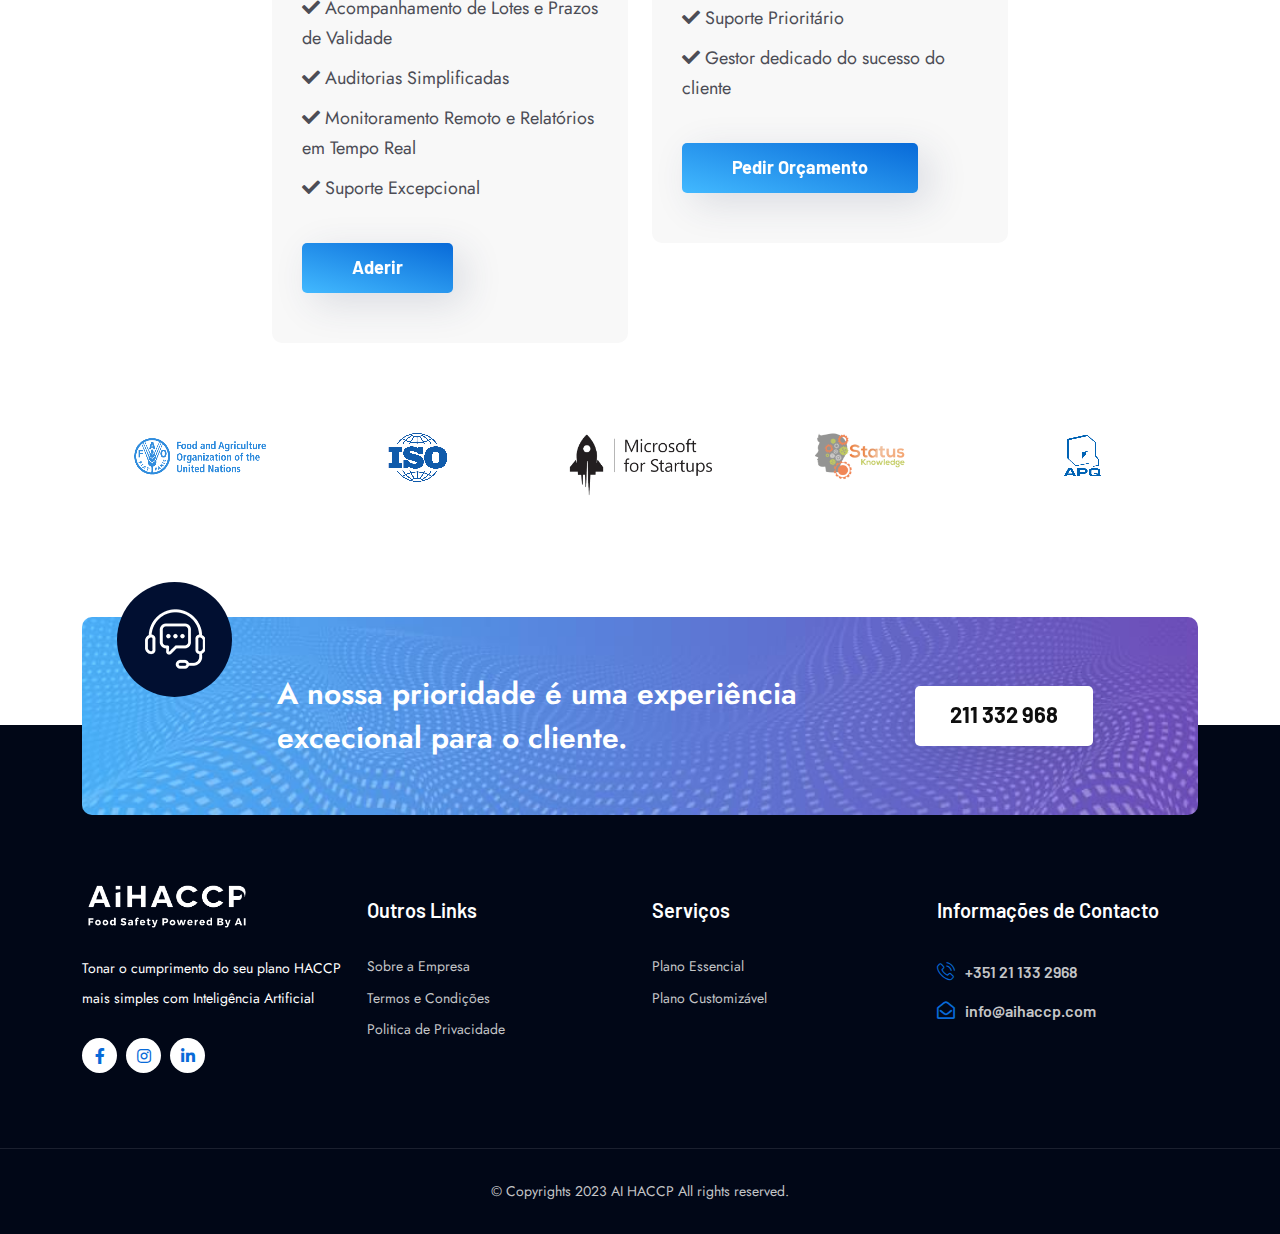
==== commit 6665c9da: "jj" ====
--- a/pricing.html
+++ b/pricing.html
@@ -205,7 +205,7 @@
 
 
         <!-- Page Banner Start -->
-        <div class="section page-banner-section" style="background-image: url(assets/images/precos.jpg);">
+        <div class="section page-banner-section" style="background-image: url(assets/images/precos1.jpg);">
             <div class="shape-1">
                 <svg xmlns="http://www.w3.org/2000/svg" width="944px" height="894px">
                     <defs>
@@ -458,7 +458,7 @@
 
                                 <div class="widget-link">
                                     <ul class="link">
-                                        <li><a href="#">Sobre a Empresa</a></li>
+                                        <li><a href="/pricing.html#haccp_service">Sobre a Empresa</a></li>
                                         <li><a href="#">Termos e Condições</a></li>
                                         <li><a href="#">Politica de Privacidade</a></li>
                                     </ul>
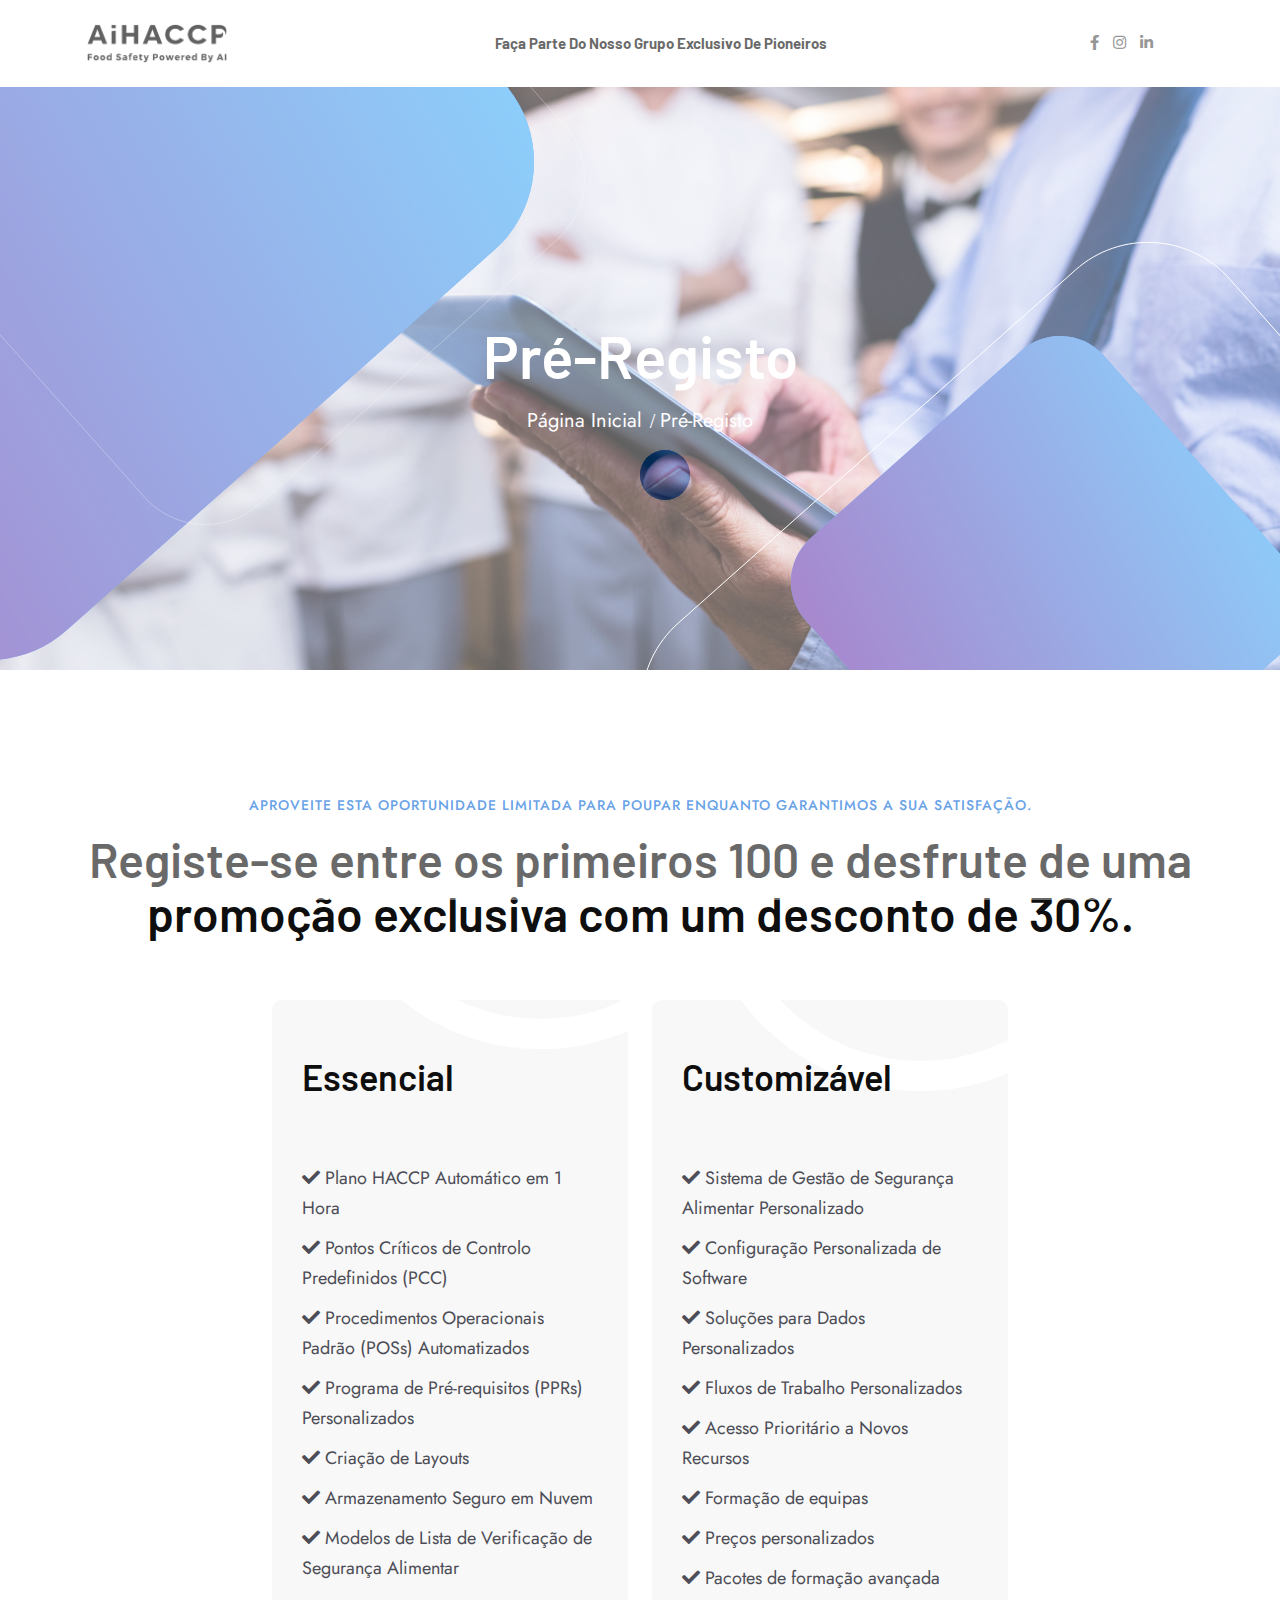
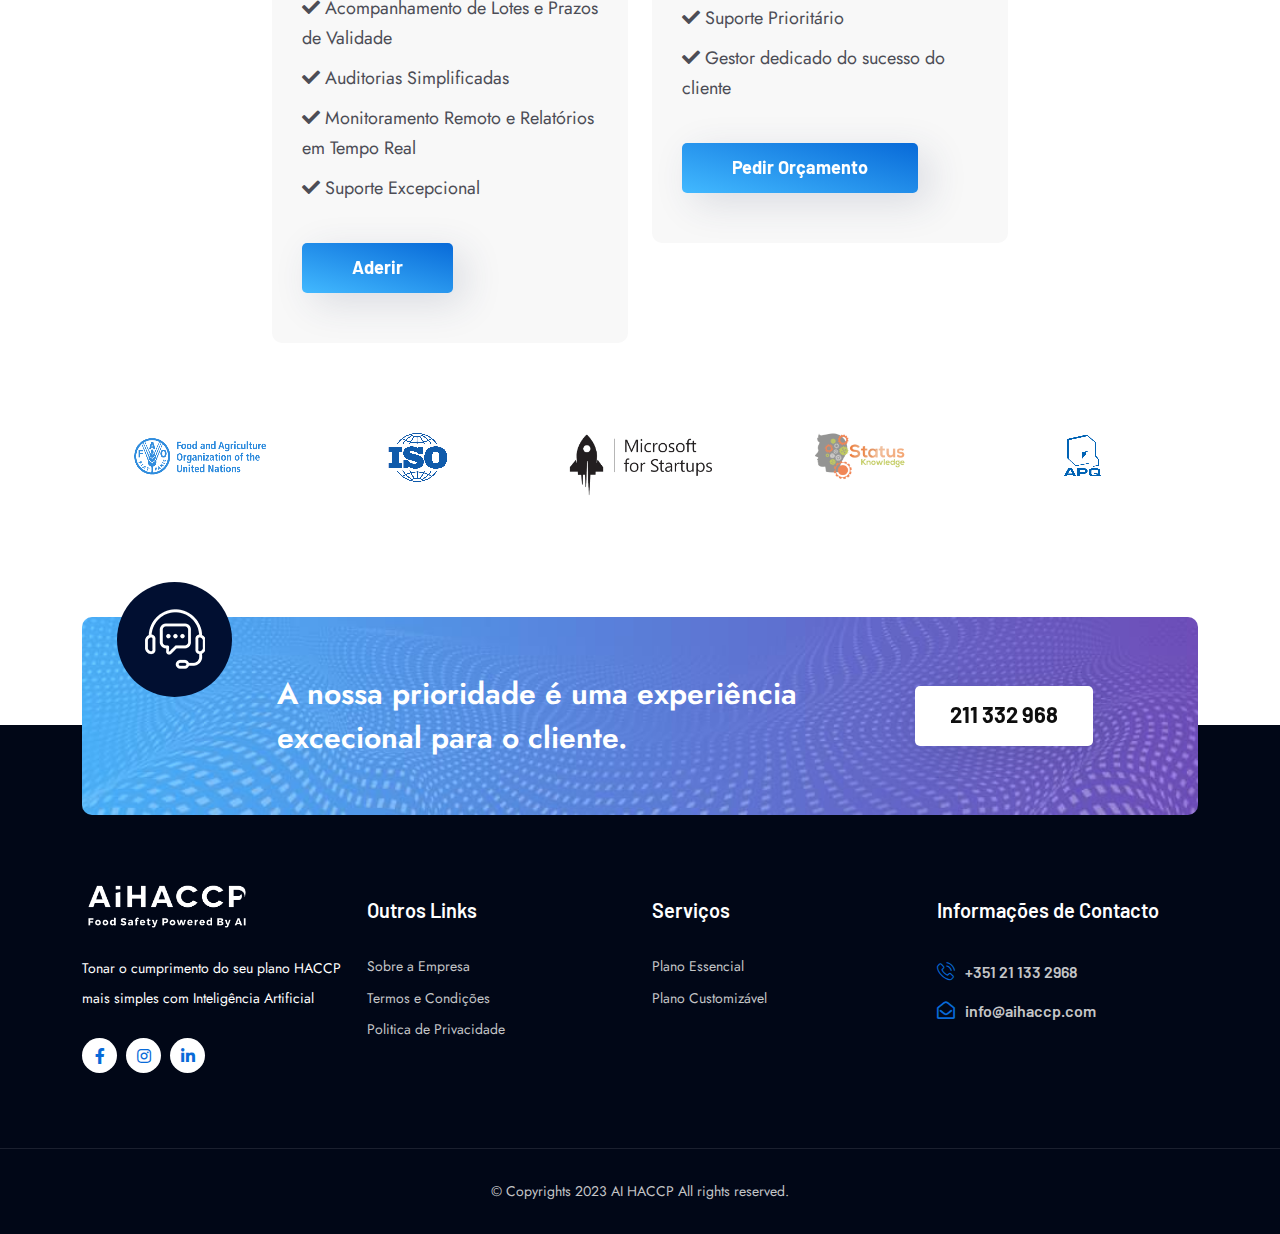
==== commit 8c20ad82: "d" ====
--- a/pricing.html
+++ b/pricing.html
@@ -290,7 +290,7 @@
                                             <li><i class="fa fa-check" aria-hidden="true"></i> Pontos Críticos de Controlo Predefinidos (PCC)</li>
                                             <li><i class="fa fa-check" aria-hidden="true"></i> Procedimentos Operacionais Padrão (POSs) Automatizados</li>
                                             <li><i class="fa fa-check" aria-hidden="true"></i> Programa de Pré-requisitos (PPRs) Personalizados</li>
-                                            <li><i class="fa fa-check" aria-hidden="true"></i> Criação de Layouts e Plantas</li>
+                                            <li><i class="fa fa-check" aria-hidden="true"></i> Criação de Layouts</li>
                                             <li><i class="fa fa-check" aria-hidden="true"></i> Armazenamento Seguro em Nuvem</li>
                                             <li><i class="fa fa-check" aria-hidden="true"></i> Modelos de Lista de Verificação de Segurança Alimentar</li>
                                             <li><i class="fa fa-check" aria-hidden="true"></i> Acompanhamento de Lotes e Prazos de Validade</li>
@@ -299,7 +299,7 @@
                                             <li><i class="fa fa-check" aria-hidden="true"></i> Suporte Excepcional</li>
                                         </ul>
                                         <div class="pricing-btn">
-                                            <a class="btn" href="/">Aderir</a>
+                                            <a class="btn" href="https://forms.office.com/e/71g7hG5U4F">Aderir</a>
                                         </div>
                                     </div>
                                 </div>
@@ -330,7 +330,7 @@
                                             <li><i class="fa fa-check" aria-hidden="true"></i> Gestor dedicado do sucesso do cliente</li>
                                         </ul>
                                         <div class="pricing-btn">
-                                            <a class="btn" href="/">Pedir Orçamento</a>
+                                            <a class="btn" href="https://forms.office.com/e/71g7hG5U4F">Pedir Orçamento</a>
                                         </div>
                                     </div>
                                 </div>
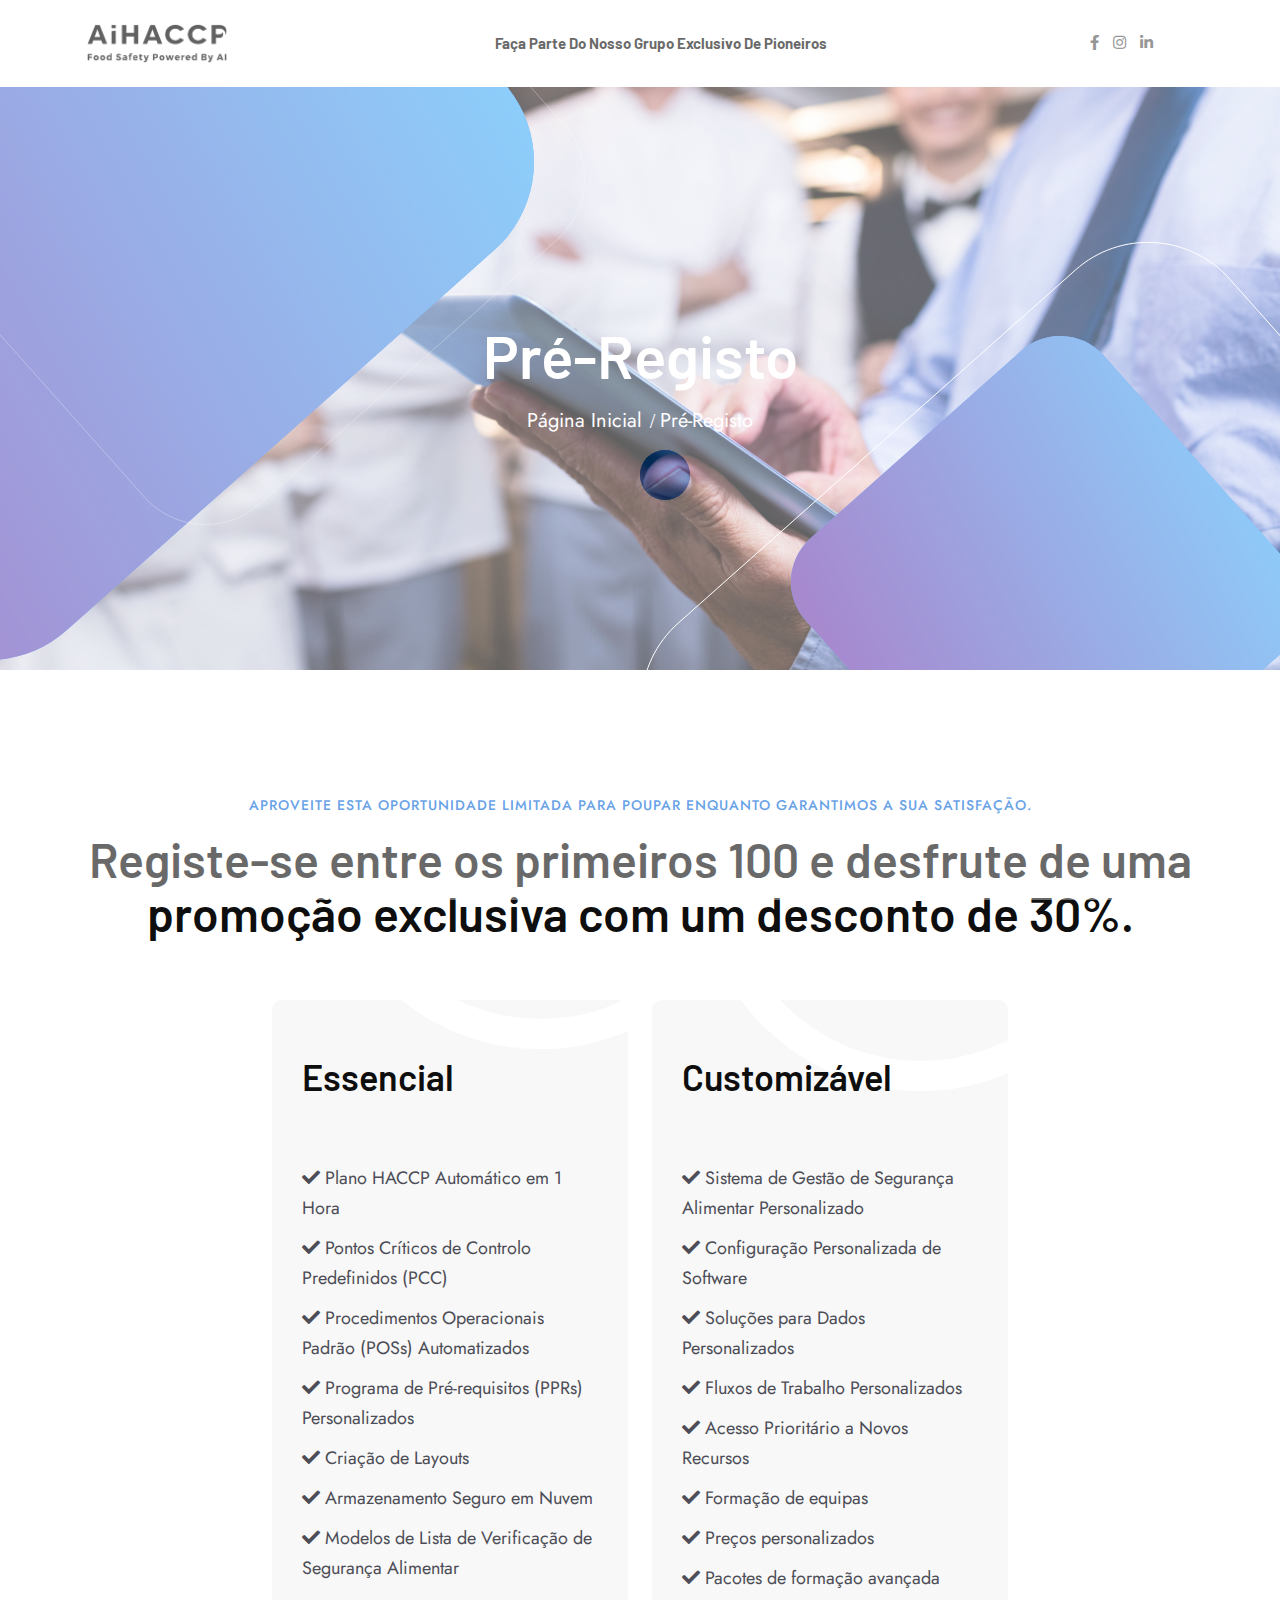
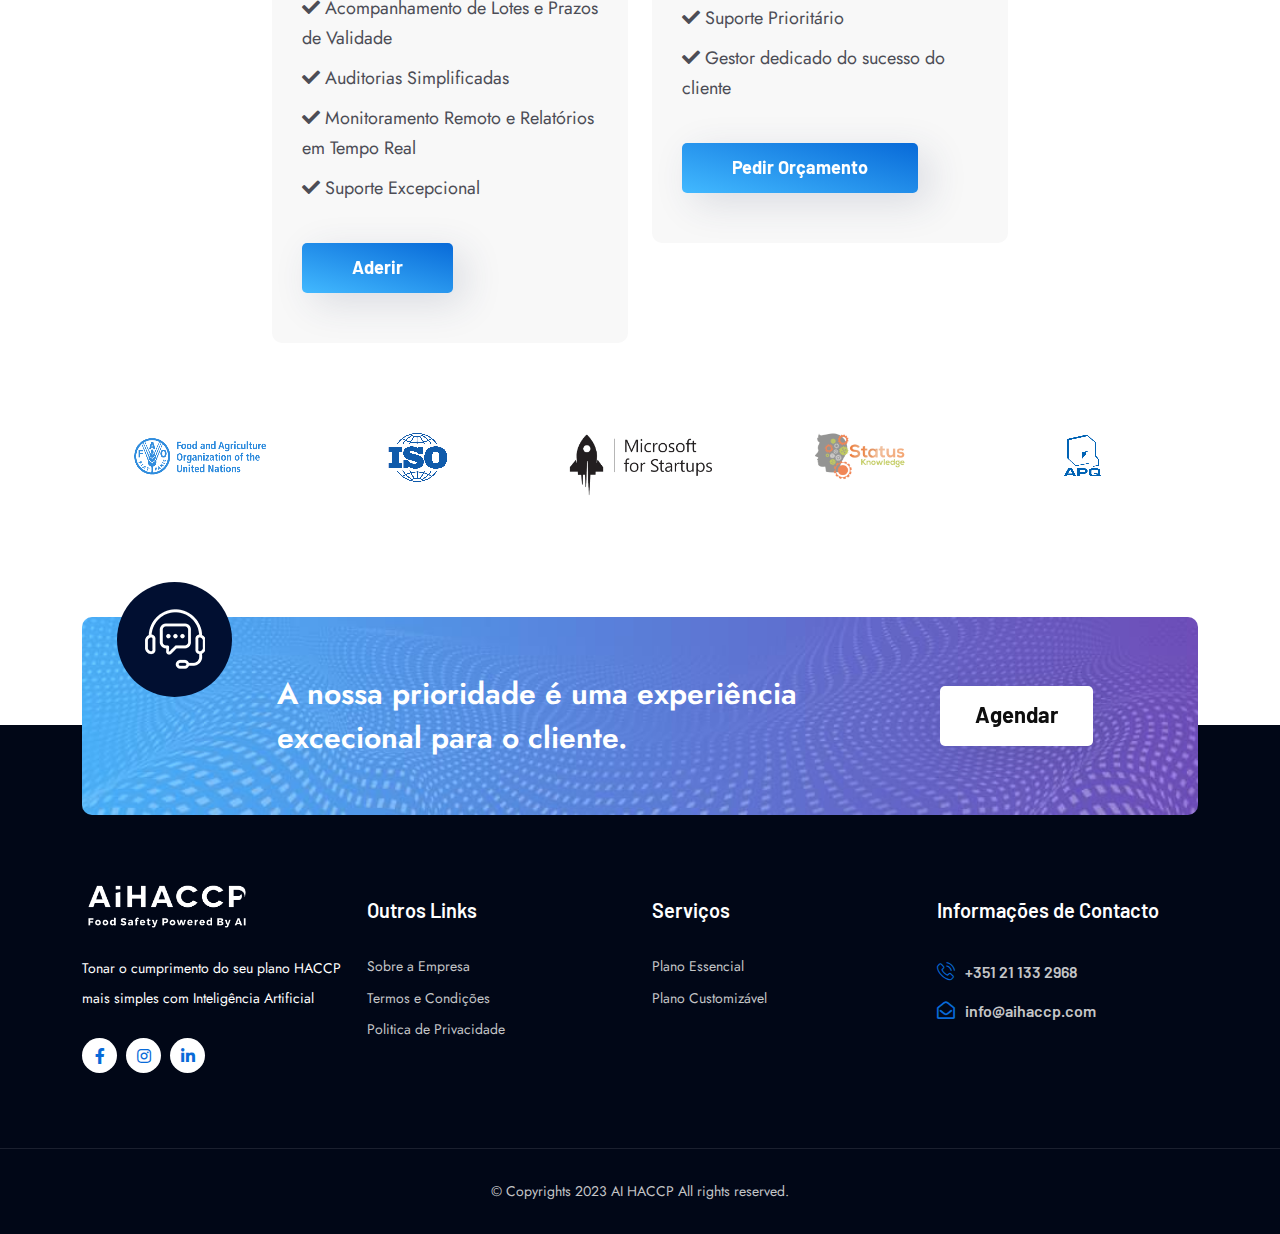
==== commit ebb902fb: "tesr" ====
--- a/pricing.html
+++ b/pricing.html
@@ -299,7 +299,7 @@
                                             <li><i class="fa fa-check" aria-hidden="true"></i> Suporte Excepcional</li>
                                         </ul>
                                         <div class="pricing-btn">
-                                            <a class="btn" href="https://forms.office.com/e/71g7hG5U4F">Aderir</a>
+                                            <a class="btn" href="https://crm.aihaccp.com/admin/web-forms/forms/OlLwEyBGrUCNCfSUCGdt0Lrm1uLSG6pyQFKU1yGYEdJ3SPFHwV/form.html">Aderir</a>
                                         </div>
                                     </div>
                                 </div>
@@ -330,7 +330,7 @@
                                             <li><i class="fa fa-check" aria-hidden="true"></i> Gestor dedicado do sucesso do cliente</li>
                                         </ul>
                                         <div class="pricing-btn">
-                                            <a class="btn" href="https://forms.office.com/e/71g7hG5U4F">Pedir Orçamento</a>
+                                            <a class="btn" href="https://crm.aihaccp.com/admin/web-forms/forms/OlLwEyBGrUCNCfSUCGdt0Lrm1uLSG6pyQFKU1yGYEdJ3SPFHwV/form.html">Pedir Orçamento</a>
                                         </div>
                                     </div>
                                 </div>
@@ -417,7 +417,7 @@
                         <div class="col-xl-3 col-lg-4">
                             <!-- Cta Button Start -->
                             <div class="cta-btn">
-                                <a class="btn btn-white" href="tel:+351211332968">211 332 968</a>
+                                <a class="btn btn-white" href="https://outlook.office365.com/owa/calendar/AgendarDemoDemoScheduling@aihaccp.com/bookings/">Agendar</a>
                             </div>
                             <!-- Cta Button End -->
                         </div>
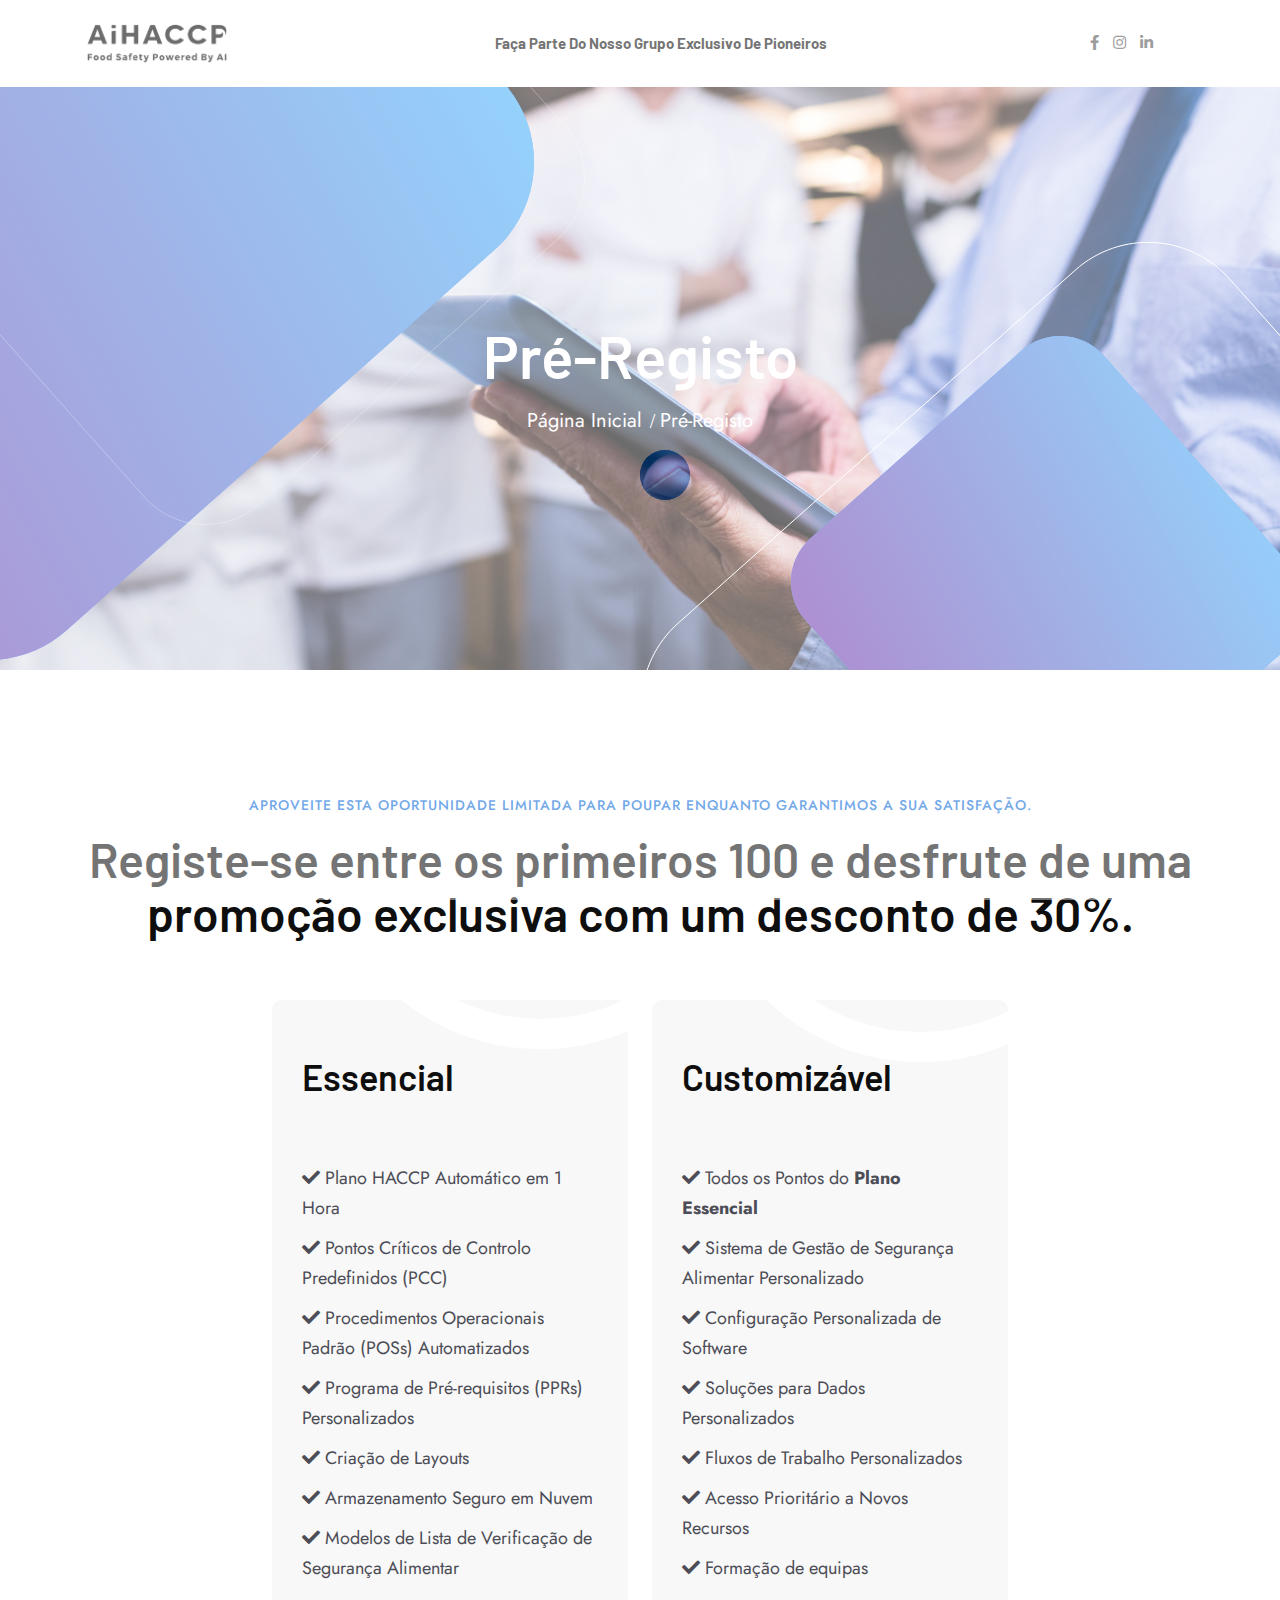
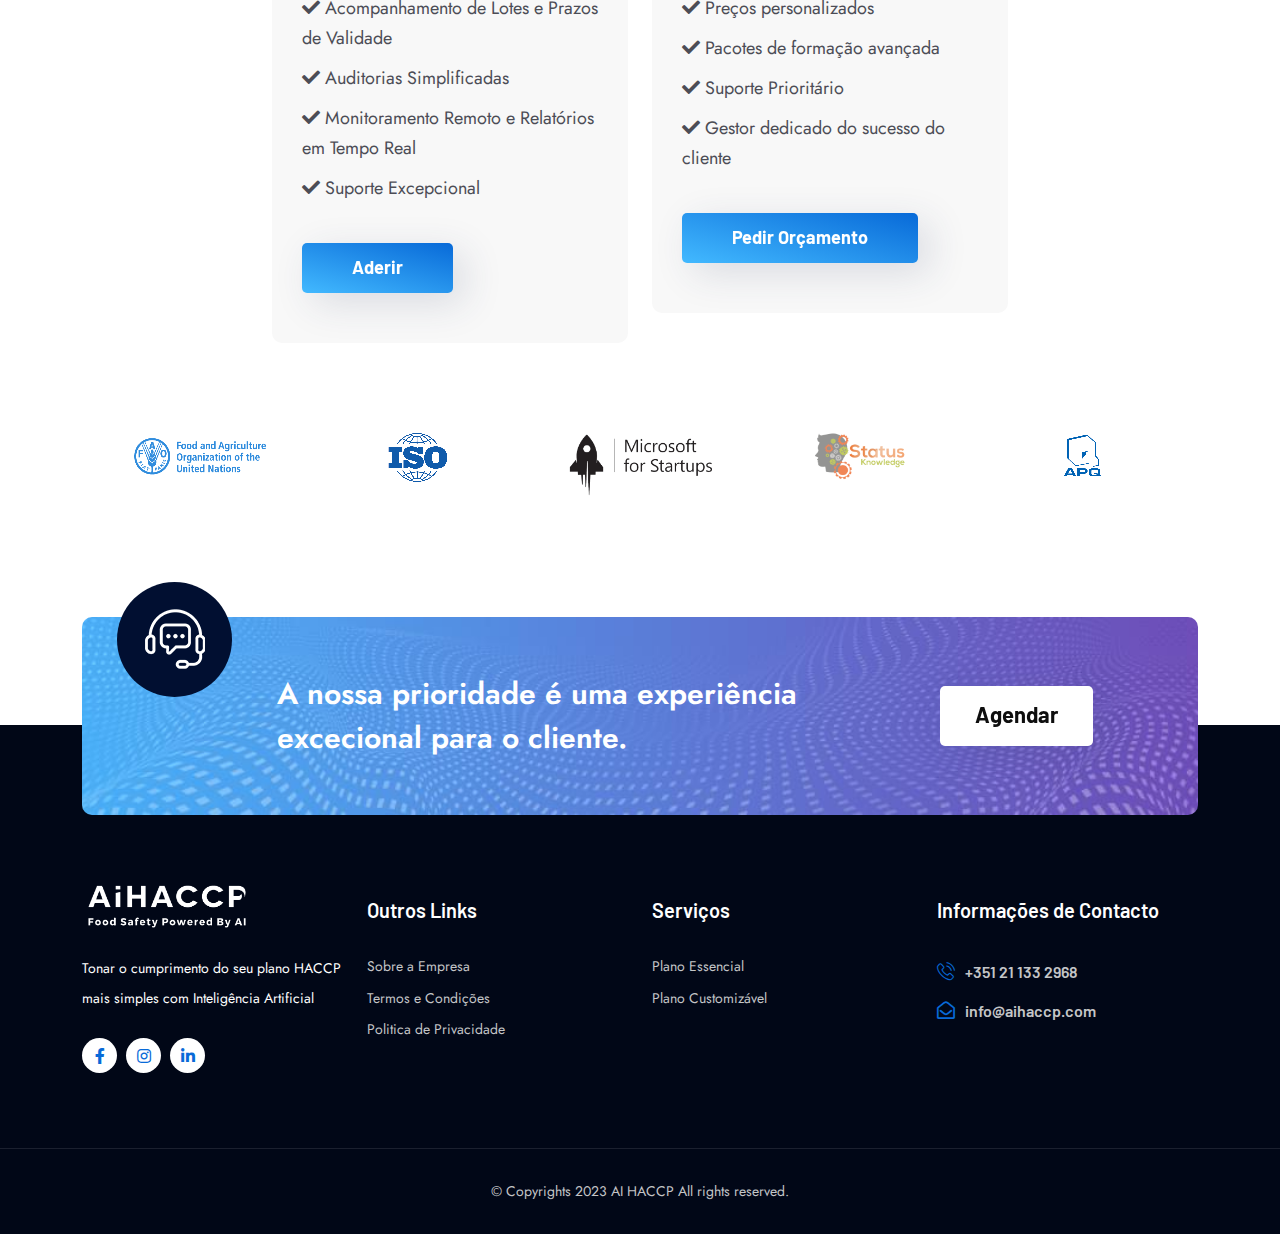
==== commit a6fd48e3: "feito" ====
--- a/pricing.html
+++ b/pricing.html
@@ -318,6 +318,7 @@
                                     </div>-->
                                     <div class="pricing-content">
                                         <ul class="pricing-list">
+                                            <li><i class="fa fa-check" aria-hidden="true"></i> Todos os Pontos do <b>Plano Essencial</b></li>
                                             <li><i class="fa fa-check" aria-hidden="true"></i> Sistema de Gestão de Segurança Alimentar Personalizado</li>
                                             <li><i class="fa fa-check" aria-hidden="true"></i> Configuração Personalizada de Software</li>
                                             <li><i class="fa fa-check" aria-hidden="true"></i> Soluções para Dados Personalizados</li>
